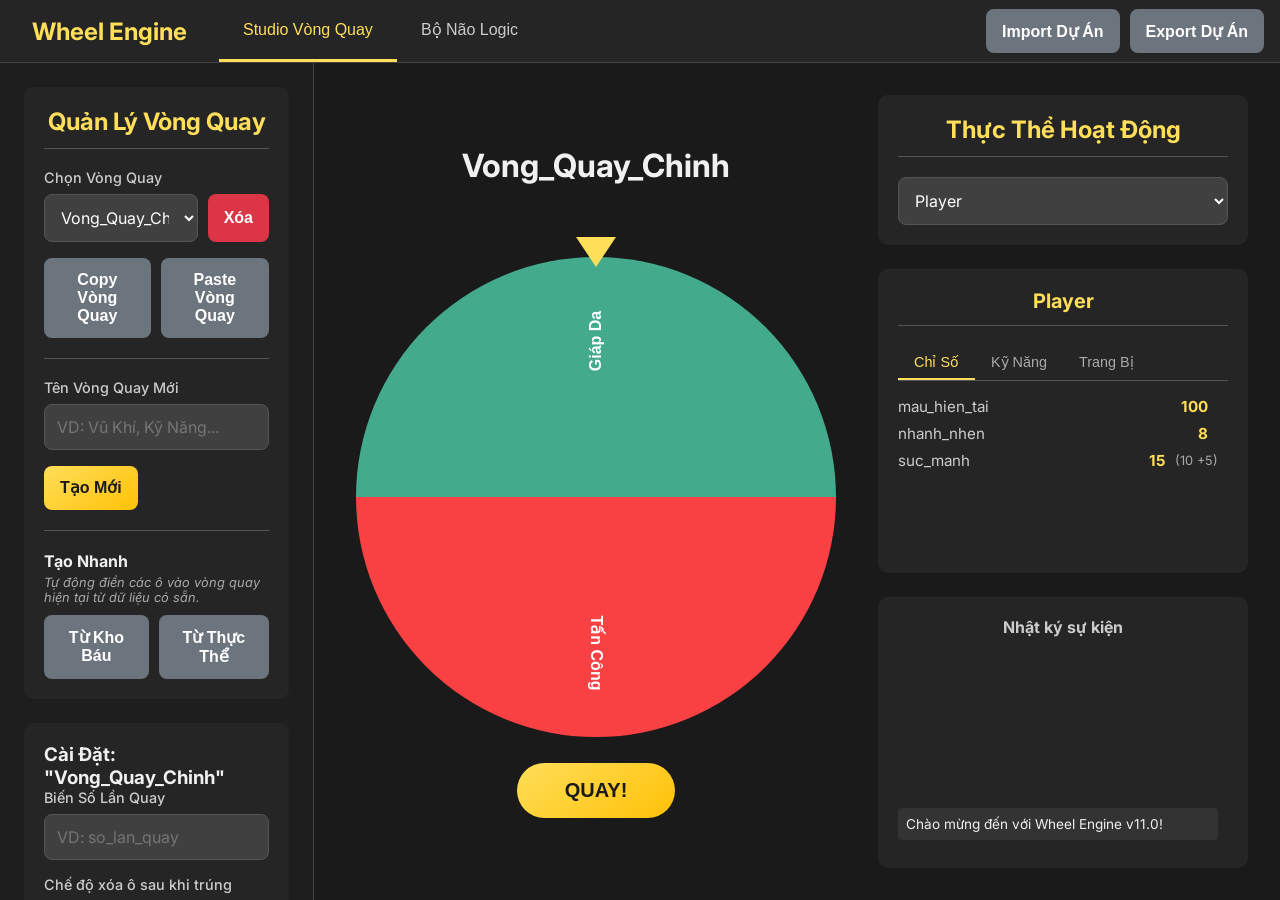
==== index.html @ c8fc52c6 "Version 0.9" ====
<!DOCTYPE html>
<html lang="vi">
<head>
    <meta charset="UTF-8">
    <meta name="viewport" content="width=device-width, initial-scale=1.0">
    <title>Wheel Engine - v11.0 (Kho Báu Phân Loại)</title>
    <link rel="stylesheet" href="style.css">
    <link rel="preconnect" href="https://fonts.googleapis.com">
    <link rel="preconnect" href="https://fonts.gstatic.com" crossorigin>
    <link href="https://fonts.googleapis.com/css2?family=Inter:wght@400;500;700&display=swap" rel="stylesheet">
    <script type="text/javascript" src="https://unpkg.com/vis-network/standalone/umd/vis-network.min.js"></script>
    <style type="text/css">
        #logic-map-container { width: 100%; height: 100%; background-color: #1a1a1a; border-radius: 10px; }
    </style>
</head>
<body>
    <div class="app-container">
        <header class="app-header">
            <h1>Wheel Engine</h1>
            <nav class="main-nav">
                <button class="nav-link active" data-page="wheel-studio">Studio Vòng Quay</button>
                <button class="nav-link" data-page="logic-brain">Bộ Não Logic</button>
            </nav>
            <div class="header-actions">
                <button id="import-btn" class="btn btn-secondary">Import Dự Án</button>
                <button id="export-btn" class="btn btn-secondary">Export Dự Án</button>
                <input type="file" id="import-file-input" accept=".json" style="display: none;">
            </div>
        </header>

        <main class="app-main">
            <!-- PAGE 1: WHEEL STUDIO -->
            <div id="wheel-studio-page" class="app-page active">
                <div class="creator-panel">
                    <div id="panel-overlay"></div>
                    <div class="panel-content-wrapper">
                         <div class="panel-section">
                            <h2>Quản Lý Vòng Quay</h2>
                            <div class="form-group">
                                <label for="wheel-selector">Chọn Vòng Quay</label>
                                <div style="display: flex; gap: 10px;">
                                    <select id="wheel-selector" style="flex-grow: 1;"></select>
                                    <button id="delete-wheel-btn" class="btn btn-danger" title="Xóa vòng quay">Xóa</button>
                                </div>
                            </div>
                            <div class="btn-container">
                                <button id="copy-wheel-btn" class="btn btn-secondary">Copy Vòng Quay</button>
                                <button id="paste-wheel-btn" class="btn btn-secondary" disabled>Paste Vòng Quay</button>
                            </div>
                            <hr>
                            <div class="form-group"><label for="new-wheel-name">Tên Vòng Quay Mới</label><input type="text" id="new-wheel-name" placeholder="VD: Vũ Khí, Kỹ Năng..."></div>
                            <button id="create-wheel-btn" class="btn btn-primary">Tạo Mới</button>
                            <hr>
                            <h4>Tạo Nhanh</h4>
                            <p class="form-hint">Tự động điền các ô vào vòng quay hiện tại từ dữ liệu có sẵn.</p>
                            <div class="btn-container">
                                <button id="generate-from-items-btn" class="btn btn-secondary">Từ Kho Báu</button>
                                <button id="generate-from-entities-btn" class="btn btn-secondary">Từ Thực Thể</button>
                            </div>
                        </div>
                        <div class="panel-section" id="wheel-settings-panel">
                             <h3 id="wheel-settings-title">Cài Đặt Vòng Quay</h3>
                            <div class="form-group"><label for="spin-count-variable">Biến Số Lần Quay</label><input type="text" id="spin-count-variable" list="variable-suggestions-settings" placeholder="VD: so_lan_quay"></div>
                            <div class="form-group">
                                <label for="segment-removal-mode">Chế độ xóa ô sau khi trúng</label>
                                <select id="segment-removal-mode">
                                    <option value="none">Không xóa</option>
                                    <option value="temporary">Xóa Tạm Thời (Trong chuỗi quay)</option>
                                    <option value="permanent">Xóa Vĩnh Viễn (Hủy diệt)</option>
                                </select>
                            </div>
                            <div class="form-group"><label for="default-link">Liên kết mặc định</label><select id="default-link"></select></div>
                             <hr>
                             <h4>Cài đặt Âm thanh</h4>
                             <div class="form-group">
                                 <label for="tick-sound-upload">File âm thanh "Tick"</label>
                                 <div class="file-input-group">
                                    <input type="file" id="tick-sound-upload" class="audio-upload-input" accept="audio/*">
                                    <button id="clear-tick-sound-btn" class="delete-btn">X</button>
                                 </div>
                             </div>
                        </div>
                        <div class="panel-section">
                            <h3 id="segment-editor-title">Chỉnh Sửa Ô</h3>
                             <div class="form-group"><label for="segment-text">Nội dung ô (Tên Phần Thưởng)</label><input type="text" id="segment-text" placeholder="VD: Giày Da, 10 Vàng..." list="item-suggestions"></div>
                             <div class="form-group"><label for="segment-description">Mô tả ẩn (Cốt truyện, giải thích)</label><textarea id="segment-description" rows="3" placeholder="Mô tả này sẽ hiện ra trong pop-up kết quả..."></textarea></div>
                            <div class="form-row">
                                <div class="form-group" style="flex-grow: 1;"><label for="segment-weight">Tỷ lệ (Trọng số)</label><input type="number" id="segment-weight" value="1" min="1"></div>
                                <div class="form-group"><label for="segment-color">Màu sắc</label><input type="color" id="segment-color" value="#8AC926"></div>
                            </div>
                            <div id="segment-action-panel">
                                <h4>Hành Động Kích Hoạt</h4>
                                 <div class="action-group">
                                    <div class="action-header">
                                        <input type="checkbox" id="action-executeMacro-enabled" class="custom-checkbox">
                                        <label for="action-executeMacro-enabled">Thực Thi Macro</label>
                                        <span class="action-summary"></span>
                                    </div>
                                    <div class="action-details" id="action-executeMacro-details">
                                        <select id="action-executeMacro-target"></select>
                                    </div>
                                </div>
                                <hr style="margin: 0.75rem 0;">
                                 <div class="action-group">
                                    <div class="action-header">
                                        <input type="checkbox" id="action-setVariable-enabled" class="custom-checkbox">
                                        <label for="action-setVariable-enabled">Gán Giá Trị cho Biến</label>
                                        <span class="action-summary"></span>
                                    </div>
                                    <div class="action-details" id="action-setVariable-details"><div id="set-variable-actions-container"></div><button id="add-set-variable-action-btn" class="btn btn-secondary btn-add-action">+ Thêm hành động</button></div>
                                </div>
                                 <div class="action-group">
                                    <div class="action-header">
                                        <input type="checkbox" id="action-setCollectionSlots-enabled" class="custom-checkbox">
                                        <label for="action-setCollectionSlots-enabled">Thiết Lập Số Lượng Ô</label>
                                        <span class="action-summary"></span>
                                    </div>
                                    <div class="action-details" id="action-setCollectionSlots-details">
                                        <div class="form-group">
                                            <label>Chọn Kho Chứa</label>
                                            <select id="action-setCollectionSlots-target"></select>
                                        </div>
                                        <div class="form-group">
                                            <label>Số lượng ô</label>
                                            <input type="text" id="action-setCollectionSlots-value" placeholder="VD: 5, so_luong_trang_bi, [RESULT]">
                                            <p class="form-hint">Dùng [RESULT] để lấy kết quả từ ô quay.</p>
                                        </div>
                                    </div>
                                </div>
                                <div class="action-group">
                                    <div class="action-header">
                                        <input type="checkbox" id="action-addToCollection-enabled" class="custom-checkbox">
                                        <label for="action-addToCollection-enabled">Thêm vào Ô Trống Kế Tiếp</label>
                                        <span class="action-summary"></span>
                                    </div>
                                    <div class="action-details" id="action-addToCollection-details">
                                        <div class="form-group">
                                            <label>Chọn Kho Chứa</label>
                                            <select id="action-addToCollection-target"></select>
                                            <p class="form-hint">Sẽ thêm kết quả của ô quay này vào ô trống đầu tiên của kho đã chọn.</p>
                                        </div>
                                    </div>
                                </div>
                                 <div class="action-group">
                                    <div class="action-header">
                                        <input type="checkbox" id="action-setItemInSlot-enabled" class="custom-checkbox">
                                        <label for="action-setItemInSlot-enabled">Gán/Xóa Vật Phẩm Vào Ô</label>
                                        <span class="action-summary"></span>
                                    </div>
                                    <div class="action-details" id="action-setItemInSlot-details">
                                        <div class="form-group"><label>Chọn Kho Chứa</label><select id="action-setItemInSlot-target"></select></div>
                                        <div class="form-group"><label>Vị trí ô</label><input type="text" id="action-setItemInSlot-slot" placeholder="VD: 1, [CURRENT] + 1..."></div>
                                        <div class="form-group"><label>Tên vật phẩm</label><input type="text" id="action-setItemInSlot-value" list="item-suggestions" placeholder="VD: Kiếm Sắt, [RESULT], [NONE]..."></div>
                                        <p class="form-hint">Dùng [CURRENT] để lấy số vật phẩm đang có.<br>Dùng [NONE] để xóa vật phẩm khỏi ô này.</p>
                                    </div>
                                </div>
                                 <div class="action-group">
                                    <div class="action-header">
                                        <input type="checkbox" id="action-removeRandomItem-enabled" class="custom-checkbox">
                                        <label for="action-removeRandomItem-enabled">Xóa Vật Phẩm Ngẫu Nhiên</label>
                                        <span class="action-summary"></span>
                                    </div>
                                    <div class="action-details" id="action-removeRandomItem-details">
                                        <div class="form-group"><label>Chọn Kho Chứa</label><select id="action-removeRandomItem-target"></select></div>
                                    </div>
                                </div>
                                <div class="action-group">
                                    <div class="action-header">
                                        <input type="checkbox" id="action-clearCollection-enabled" class="custom-checkbox">
                                        <label for="action-clearCollection-enabled">Xóa Sạch Kho Chứa</label>
                                        <span class="action-summary"></span>
                                    </div>
                                    <div class="action-details" id="action-clearCollection-details">
                                        <div class="form-group"><label>Chọn Kho Chứa</label><select id="action-clearCollection-target"></select></div>
                                    </div>
                                </div>
                                <div class="action-group">
                                    <div class="action-header">
                                        <input type="checkbox" id="action-goToWheel-enabled" class="custom-checkbox">
                                        <label for="action-goToWheel-enabled">Chuyển đến Vòng Quay</label>
                                        <span class="action-summary"></span>
                                    </div>
                                    <div class="action-details" id="action-goToWheel-details"><select id="action-target-wheel"></select></div>
                                </div>
                                 <div class="action-group">
                                    <div class="action-header">
                                        <input type="checkbox" id="action-playSound-enabled" class="custom-checkbox">
                                        <label for="action-playSound-enabled">Phát Âm thanh</label>
                                        <span class="action-summary"></span>
                                    </div>
                                    <div class="action-details" id="action-playSound-details">
                                        <div class="file-input-group">
                                            <input type="file" id="action-sound-upload" class="audio-upload-input" accept="audio/*">
                                            <button id="clear-action-sound-btn" class="delete-btn">X</button>
                                        </div>
                                    </div>
                                </div>
                                <div class="action-group">
                                    <div class="action-header">
                                        <input type="checkbox" id="action-conditional-enabled" class="custom-checkbox">
                                        <label for="action-conditional-enabled">Điều Kiện Quay Lại (Bảo Hiểm)</label>
                                        <span class="action-summary"></span>
                                    </div>
                                    <div class="action-details" id="action-conditional-details">
                                       <p class="condition-text">Nếu kết quả vòng quay sau là:</p>
                                       <div class="condition-row"><select id="condition-operator"><option value="<=">&lt;=</option><option value=">=">&gt;=</option><option value="==">==</option><option value="<">&lt;</option><option value=">">&gt;</option></select><input type="number" id="condition-value" value="3"></div>
                                       <p class="condition-text">thì được quay lại tối đa:</p>
                                       <div class="condition-row"><input type="number" id="condition-rerolls" value="1" min="1"><span>lần.</span></div>
                                    </div>
                                </div>
                            </div>
                            <div class="btn-container"><button id="copy-actions-btn" class="btn btn-secondary" title="Sao chép">Copy Hành Động</button><button id="paste-actions-btn" class="btn btn-secondary" title="Dán" disabled>Paste Hành Động</button></div>
                            <div class="btn-container"><button id="main-action-btn" class="btn btn-primary">Thêm Ô</button><button id="cancel-edit-btn" class="btn btn-secondary" style="display: none;">Hủy</button></div>
                            <h4 style="margin-top: 1.5rem;">Các ô hiện tại</h4>
                            <p id="total-weight-info"></p>
                            <ul id="segment-list"></ul>
                        </div>
                    </div>
                </div>
                <div class="viewer-panel">
                    <div class="wheel-display-area">
                        <h1 id="wheel-title"></h1>
                        <h3 id="spin-count-display"></h3>
                        <div class="wheel-container"><div class="wheel-marker"></div><canvas id="wheel-canvas" width="500" height="500"></canvas></div>
                        <div class="viewer-actions">
                            <button id="spin-button" class="btn btn-primary">QUAY!</button>
                            <button id="reset-spin-btn" class="btn btn-danger">Dừng & Hoàn Tác</button>
                        </div>
                    </div>
                    <div class="viewer-sidebar">
                        <div class="panel-section" id="entity-selector-panel">
                             <h2>Thực Thể Hoạt Động</h2>
                             <div class="form-group" id="active-entity-container">
                                <select id="active-entity-selector">
                                    <option value="none">-- Không có --</option>
                                </select>
                            </div>
                        </div>
                        <div class="panel-section" id="character-sheet-panel">
                            <h2 id="sidebar-title">Thông Tin</h2>
                            <nav id="sidebar-nav">
                                <button class="sidebar-tab-btn active" data-tab="stats-tab">Chỉ Số</button>
                                <!-- Dynamic tabs will be inserted here -->
                            </nav>
                            <div id="sidebar-tab-content">
                                <div id="stats-tab" class="sidebar-tab active">
                                    <div id="entity-stats-display"></div>
                                </div>
                                <!-- Dynamic tab contents will be inserted here -->
                            </div>
                        </div>
                        <div class="panel-section" id="log-panel">
                            <h3 class="log-title">Nhật ký sự kiện</h3>
                            <ul id="game-log"></ul>
                        </div>
                    </div>
                </div>
            </div>

            <!-- PAGE 2: LOGIC BRAIN -->
            <div id="logic-brain-page" class="app-page">
                <nav class="logic-sub-nav">
                    <button class="sub-nav-link active" data-subpage="templates-rules">Mẫu & Logic</button>
                    <button class="sub-nav-link" data-subpage="entities">Quản Lý Thực Thể</button>
                    <button class="sub-nav-link" data-subpage="item-database">Kho Báu (Vật Phẩm)</button>
                    <button class="sub-nav-link" data-subpage="logic-map">Sơ Đồ Logic</button>
                </nav>
                <div id="templates-rules-subpage" class="logic-sub-page active">
                    <div class="logic-sidebar">
                        <div class="panel-section">
                            <h2>Biến Mẫu (Template)</h2>
                            <p class="form-hint">Cấu trúc biến mặc định cho mọi Thực Thể mới.</p>
                            <div id="variable-template-list"></div>
                            <hr>
                            <div class="form-group">
                                <label for="new-variable-name">Tên biến mới</label>
                                <input type="text" id="new-variable-name" placeholder="VD: vu_khi, kinh_nghiem...">
                            </div>
                            <div class="form-group">
                                <label for="new-variable-value">Giá trị Gốc (Base)</label>
                                <input type="text" id="new-variable-value" value="0">
                            </div>
                            <div class="form-group">
                                <label for="new-variable-icon-upload">Icon (Tùy chọn)</label>
                                <input type="file" id="new-variable-icon-upload" class="image-upload-input" accept="image/*">
                            </div>
                            <button id="add-variable-btn" class="btn btn-primary">Thêm Biến Mẫu</button>
                        </div>
                         <div class="panel-section">
                            <h2>Kho Chứa Mẫu</h2>
                            <p class="form-hint">Định nghĩa các loại trang bị, kỹ năng, vật phẩm...</p>
                            <ul id="collection-template-list"></ul>
                            <hr>
                            <div class="form-group">
                                <label for="new-collection-name">Tên Kho Chứa mới</label>
                                <input type="text" id="new-collection-name" placeholder="VD: Trang Bị, Kỹ Năng, Pets...">
                            </div>
                            <button id="add-collection-btn" class="btn btn-primary">Thêm Kho Chứa</button>
                        </div>
                        <div class="panel-section">
                            <h2>Chuỗi Hành Động (Macro)</h2>
                            <ul id="macros-list"></ul>
                            <hr>
                            <button id="add-macro-btn" class="btn btn-primary">Thêm Macro Mới</button>
                        </div>
                        <div class="panel-section">
                            <h2>Biến Tính Toán</h2>
                            <ul id="computed-variables-list"></ul>
                            <hr>
                            <button id="add-computed-variable-btn" class="btn btn-primary">Thêm Biến Tính Toán</button>
                        </div>
                        <div class="panel-section">
                            <h2>Luật Điều Kiện</h2>
                            <ul id="rules-list"></ul>
                            <hr>
                            <button id="add-rule-btn" class="btn btn-primary">Thêm Luật Mới</button>
                        </div>
                    </div>
                    <div id="logic-editor" class="panel-section">
                        <div id="macro-editor-content" style="display: none;">
                            <h2 id="macro-editor-title">Chỉnh Sửa Macro</h2>
                            <div class="form-group">
                                <label for="macro-name-input">Tên Macro</label>
                                <input type="text" id="macro-name-input" placeholder="VD: Trang Bị Cho Thief">
                            </div>
                            <div class="rule-block">
                                <h3 class="rule-block-title">THỰC HIỆN CÁC HÀNH ĐỘNG</h3>
                                <div id="macro-actions-container"></div>
                                <button id="add-macro-action-btn" class="btn btn-secondary btn-add-action">+ Thêm hành động</button>
                            </div>
                        </div>
                        <div id="computed-variable-editor-content" style="display: none;">
                            <h2 id="computed-variable-editor-title">Chỉnh Sửa Biến Tính Toán</h2>
                            <div class="form-group"> <label>Công thức</label> <input type="text" id="computed-variable-formula" placeholder="VD: suc_manh_base + nhanh_nhen_base"></div>
                        </div>
                        <div id="rule-editor-content" style="display: none;">
                            <h2 id="rule-editor-title">Chỉnh Sửa Luật</h2>
                            <div class="form-group"><label for="rule-name-input">Tên Luật</label><input type="text" id="rule-name-input" placeholder="VD: Tăng Chí Mạng Khi Máu Thấp"></div>
                            <div id="rule-blocks-container"></div>
                            <div class="btn-container">
                                <button id="add-rule-if-else-btn" class="btn btn-secondary">+ Thêm khối NẾU...THÌ (ELSE IF)</button>
                                <button id="add-rule-else-btn" class="btn btn-secondary">+ Thêm khối NGƯỢC LẠI (ELSE)</button>
                            </div>
                        </div>
                        <p id="logic-editor-placeholder">Chọn một mục từ cột trái để chỉnh sửa.</p>
                    </div>
                </div>
                <div id="entities-subpage" class="logic-sub-page">
                    <div class="logic-sidebar">
                        <div class="panel-section">
                            <h2>Danh sách Thực Thể</h2>
                            <ul id="entity-list"></ul>
                            <hr>
                            <div class="form-row">
                                <input type="text" id="new-entity-name" placeholder="Tên thực thể mới...">
                                <button id="add-entity-btn" class="btn btn-primary">Thêm</button>
                            </div>
                            <hr>
                            <div class="form-group">
                                <label>Giao Dịch Dữ Liệu Thực Thể</label>
                                <div class="btn-container" style="margin-top: 0;">
                                    <button id="import-entities-btn" class="btn btn-secondary">Import (.json)</button>
                                    <button id="export-entities-btn" class="btn btn-secondary">Export (.json)</button>
                                    <input type="file" id="import-entities-input" accept=".json" style="display: none;">
                                </div>
                            </div>
                        </div>
                    </div>
                    <div id="entity-editor" class="panel-section">
                        <div id="entity-editor-content" style="display: none;">
                             <h2 id="entity-editor-title">Chỉnh sửa Thực Thể</h2>
                            <div class="form-group">
                                <label>Avatar</label>
                                <div class="image-preview-container avatar-preview">
                                    <img id="entity-avatar-preview" src="" class="image-preview" alt="Avatar Preview">
                                    <button id="clear-entity-avatar-btn" class="delete-btn" style="display: none;">X</button>
                                </div>
                                <input type="file" id="entity-avatar-upload" accept="image/*" class="image-upload-input">
                            </div>
                             <div class="form-group">
                                 <label for="entity-name-input">Tên Thực Thể</label>
                                 <input type="text" id="entity-name-input">
                             </div>
                             <hr>
                             <h3>Các biến số</h3>
                             <div id="entity-variables-list"></div>
                             <hr>
                             <h3>Các Kho Chứa</h3>
                             <div id="entity-collections-list"></div>
                        </div>
                        <p id="entity-editor-placeholder">Chọn một thực thể từ cột trái để chỉnh sửa.</p>
                    </div>
                </div>
                <div id="item-database-subpage" class="logic-sub-page">
                    <div class="logic-sidebar">
                        <div class="panel-section">
                            <h2>Kho Báu</h2>
                            <p class="form-hint">Nơi định nghĩa tất cả vật phẩm trong dự án.</p>
                            <div id="item-database-list-container"></div>
                        </div>
                    </div>
                    <div id="item-editor" class="panel-section">
                        <div id="item-editor-content" style="display: none;">
                             <h2 id="item-editor-title">Chỉnh sửa Vật Phẩm</h2>
                             <div class="form-group">
                                 <label for="item-category-select">Danh Mục</label>
                                 <select id="item-category-select"></select>
                             </div>
                            <div class="form-group">
                                <label>Icon</label>
                                <div class="image-preview-container avatar-preview">
                                    <img id="item-icon-preview" src="" class="image-preview" alt="Item Icon Preview">
                                    <button id="clear-item-icon-btn" class="delete-btn" style="display: none;">X</button>
                                </div>
                                <input type="file" id="item-icon-upload" accept="image/*" class="image-upload-input">
                            </div>
                             <div class="form-group">
                                 <label for="item-name-input">Tên Vật Phẩm</label>
                                 <input type="text" id="item-name-input">
                             </div>
                             <div class="form-group">
                                <label for="item-description-input">Mô tả</label>
                                <textarea id="item-description-input" rows="3"></textarea>
                            </div>
                             <hr>
                             <h3>Hiệu Ứng Cộng Chỉ Số</h3>
                             <div id="item-effects-container"></div>
                             <button id="add-item-effect-btn" class="btn btn-secondary btn-add-action">+ Thêm Hiệu Ứng</button>
                        </div>
                        <p id="item-editor-placeholder">Chọn một vật phẩm từ cột trái để chỉnh sửa.</p>
                    </div>
                </div>
                <div id="logic-map-subpage" class="logic-sub-page">
                    <div id="logic-map-container"></div>
                </div>
            </div>
        </main>
    </div>

    <div id="notification-toast"></div>

    <div id="result-modal" class="modal-container">
        <div class="modal-content">
            <h2 id="result-title"></h2>
            <p id="result-description"></p>
            <button id="close-modal-button" class="btn btn-primary">OK</button>
        </div>
    </div>
    
    <div id="item-info-modal" class="modal-container">
        <div class="modal-content">
            <div class="item-info-header">
                <img id="item-info-icon" src="" alt="Item Icon">
                <h2 id="item-info-title"></h2>
            </div>
            <p id="item-info-description"></p>
            <button id="close-item-info-modal-button" class="btn btn-primary">OK</button>
        </div>
    </div>

    <div id="confirmation-modal" class="modal-container"></div>

    <datalist id="variable-suggestions-settings"></datalist>
    <datalist id="variable-suggestions-action"></datalist>
    <datalist id="item-suggestions"></datalist>
    <script src="script.js"></script>
</body>
</html>
---- style.css ----
/* CSS Reset and Basic Styles */
* { margin: 0; padding: 0; box-sizing: border-box; }
body { font-family: 'Inter', sans-serif; background-color: #1a1a1a; color: #f0f0f0; display: flex; height: 100vh; overflow: hidden; }
hr { border: 0; border-top: 1px solid #555; margin: 1.25rem 0; }
::-webkit-scrollbar { width: 8px; }
::-webkit-scrollbar-track { background: #2c2c2e; border-radius: 4px; }
::-webkit-scrollbar-thumb { background: #666; border-radius: 4px; }
::-webkit-scrollbar-thumb:hover { background: #888; }

/* --- App Architecture --- */
.app-container { display: flex; flex-direction: column; width: 100%; height: 100%; }
.app-header { display: flex; align-items: center; padding: 0 1rem 0 2rem; background-color: #252526; border-bottom: 1px solid #444; flex-shrink: 0; position: relative; z-index: 10; }
.app-header h1 { font-size: 1.5rem; color: #ffde59; margin-right: 2rem; }
.main-nav { display: flex; flex-grow: 1; }
.nav-link { padding: 1.25rem 1.5rem; background-color: transparent; border: none; color: #ccc; font-size: 1rem; font-weight: 500; cursor: pointer; transition: all 0.2s; border-bottom: 3px solid transparent; }
.nav-link:hover { background-color: #333; }
.nav-link.active { color: #ffde59; border-bottom: 3px solid #ffde59; }
.header-actions { display: flex; gap: 10px; }
.app-main { flex-grow: 1; display: flex; overflow: hidden; }
.app-page { display: none; width: 100%; height: 100%; }
.app-page.active { display: flex; }

/* --- Page 1: Wheel Studio Layout --- */
#wheel-studio-page { flex-direction: row; }
.creator-panel { width: 450px; background-color: #1e1e1e; display: flex; flex-direction: column; position: relative; border-right: 1px solid #444; }
.panel-content-wrapper { padding: 1.5rem; overflow-y: auto; flex-grow: 1; display: flex; flex-direction: column; gap: 1.5rem; }

.viewer-panel { flex-grow: 1; display: flex; flex-direction: row; justify-content: center; align-items: center; gap: 2rem; padding: 2rem; }
.wheel-display-area { flex-grow: 1; display: flex; flex-direction: column; justify-content: center; align-items: center; gap: 1rem; }
.viewer-sidebar {
    width: 380px;
    height: 100%;
    display: flex;
    flex-direction: column;
    gap: 1.5rem;
    overflow-y: auto;
    padding-right: 10px;
}
.viewer-sidebar .panel-section { width: 100%; }
#active-entity-container { margin-bottom: 0; }
#active-entity-container label { display: none; }

#entity-selector-panel {
    flex-shrink: 0;
}

#character-sheet-panel {
    display: flex;
    flex-direction: column;
    flex-grow: 1;
    overflow: hidden;
    min-height: 300px; /* Give it a minimum height */
    flex-basis: 55%;
}
#sidebar-title { text-align: center; color: #ffde59; margin-bottom: 1.25rem; padding-bottom: 0.75rem; border-bottom: 1px solid #555; font-size: 1.25rem; }

#sidebar-nav { display: flex; border-bottom: 1px solid #555; margin-bottom: 1rem; flex-shrink: 0; flex-wrap: wrap; }
.sidebar-tab-btn { padding: 0.5rem 1rem; background: transparent; border: none; color: #aaa; font-size: 0.9rem; cursor: pointer; border-bottom: 2px solid transparent; }
.sidebar-tab-btn.active { color: #ffde59; border-bottom-color: #ffde59; }

#sidebar-tab-content { flex-grow: 1; overflow: hidden; position: relative; }
.sidebar-tab { display: none; height: 100%; flex-direction: column; overflow: hidden; }
.sidebar-tab.active { display: flex; }

#stats-tab { overflow-y: auto; padding-right: 10px; }
.collection-tab-content { overflow-y: auto; padding-right: 10px; }

#entity-stats-display { display: flex; flex-direction: column; gap: 0.5rem; font-size: 0.95rem; flex-shrink: 0; }
.stat-item { display: grid; grid-template-columns: auto 1fr auto; gap: 10px; align-items: center; }
.stat-item-name { color: #ccc; white-space: nowrap; overflow: hidden; text-overflow: ellipsis; }
.stat-item-value { font-weight: bold; color: #ffde59; text-align: right; }
.stat-item-details { font-size: 0.8rem; color: #aaa; grid-column: 3 / 4; justify-self: end; }
.stat-item-icon { width: 24px; height: 24px; object-fit: contain; }

#log-panel {
    flex-shrink: 0;
    flex-grow: 1;
    flex-basis: 35%; /* Give it a decent base size */
    min-height: 200px;
    display: flex;
    flex-direction: column;
    overflow: hidden;
}

.log-title { font-size: 1rem; color: #ccc; margin-bottom: 0.75rem; text-align: center; flex-shrink: 0; }
#game-log { list-style: none; flex-grow: 1; overflow-y: auto; padding-right: 10px; display: flex; flex-direction: column-reverse; }
#game-log li { background-color: #333; padding: 0.5rem; border-radius: 4px; margin-bottom: 0.5rem; font-size: 0.85rem; }
#game-log .log-highlight { color: #ffde59; font-weight: bold; }

/* Equipment/Collection Display */
.entity-collection-display { display: flex; flex-direction: column; gap: 0.5rem; }
.collection-slot {
    display: grid;
    grid-template-columns: 32px 1fr;
    gap: 10px;
    align-items: center;
    background-color: #333;
    padding: 0.5rem;
    border-radius: 4px;
    transition: background-color 0.2s;
}
.collection-slot:not(.empty) {
    cursor: pointer;
}
.collection-slot:not(.empty):hover {
    background-color: #444;
}
.slot-item-icon {
    width: 32px;
    height: 32px;
    object-fit: contain;
    background-color: #252526;
    border-radius: 4px;
}
.collection-slot .slot-item-name {
    color: #f0f0f0;
    font-weight: 500;
}
.collection-slot .slot-item-name.empty {
    color: #888;
    font-style: italic;
    grid-column: 1 / 3;
    text-align: center;
}


#panel-overlay { display: none; position: absolute; top: 0; left: 0; width: 100%; height: 100%; background-color: rgba(0, 0, 0, 0.5); z-index: 100; cursor: not-allowed; }
#wheel-title { margin-bottom: 0.5rem; }

/* --- Page 2: Logic Brain Layout --- */
#logic-brain-page { flex-direction: column; }
.logic-sub-nav { display: flex; padding: 0 1.5rem; border-bottom: 1px solid #444; flex-shrink: 0;}
.sub-nav-link { padding: 0.75rem 1rem; font-size: 0.9rem; font-weight: 500; background: transparent; border: none; color: #aaa; cursor: pointer; border-bottom: 2px solid transparent; }
.sub-nav-link.active { color: #ffde59; border-bottom-color: #ffde59; }

.logic-sub-page { display: none; gap: 1.5rem; padding: 1.5rem; height: 100%; width: 100%; overflow: hidden; }
.logic-sub-page.active { display: grid; grid-template-columns: 500px 1fr; }
#logic-map-subpage { display: none; padding: 1.5rem; height: 100%; width: 100%; }
#logic-map-subpage.active { display: block; }

.logic-sidebar { display: flex; flex-direction: column; gap: 1.5rem; overflow-y: auto; padding-right: 15px; }
#logic-editor, #entity-editor, #item-editor { overflow-y: auto; }
#logic-editor-placeholder, #entity-editor-placeholder, #item-editor-placeholder { color: #888; text-align: center; margin-top: 4rem; }

/* Entity Editor Collections */
#entity-collections-list .collection-editor-group {
    margin-bottom: 1.5rem;
}
#entity-collections-list h4 {
    color: #ccc;
    margin-bottom: 0.75rem;
    border-bottom: 1px solid #555;
    padding-bottom: 0.5rem;
}
.collection-editor-slot {
    display: flex;
    align-items: center;
    gap: 10px;
    margin-bottom: 5px;
}
.collection-editor-slot label {
    color: #888;
    font-size: 0.9rem;
}
.collection-editor-slot input {
    flex-grow: 1;
    font-size: 0.9rem;
    padding: 0.5rem;
}


/* --- General Panel & Form Styles --- */
.panel-section { background-color: #252526; border-radius: 10px; padding: 1.25rem; }
.panel-section > h2 { text-align: center; color: #ffde59; margin-bottom: 1.25rem; padding-bottom: 0.75rem; border-bottom: 1px solid #555; }
.form-group { display: flex; flex-direction: column; gap: 0.5rem; margin-bottom: 1rem; }
.form-group label { font-weight: 500; font-size: 0.9rem; color: #ccc; }
input[type="text"], input[type="number"], select, textarea { width: 100%; padding: 0.75rem; border-radius: 8px; border: 1px solid #555; background-color: #404040; color: #fff; font-size: 1rem; font-family: 'Inter', sans-serif; }
textarea { resize: vertical; }
input[type="color"] { padding: 0.25rem; height: 40px; border: 2px solid #555; }
.form-row { display: flex; gap: 10px; }
.btn { padding: 0.8rem 1rem; font-size: 1rem; font-weight: 700; border: none; border-radius: 8px; cursor: pointer; transition: all 0.2s ease; }
.btn-primary { background: linear-gradient(145deg, #ffde59, #ffc107); color: #1a1a1a; }
.btn-secondary { background-color: #6c757d; color: #fff; }
.btn-danger { background-color: #dc3545; color: #fff; }
.btn-sm { padding: 0.25rem 0.5rem; font-size: 0.8rem; }
.btn-container { display: flex; gap: 10px; margin-top: 10px; }
.checkbox-group { display: flex; flex-direction: row; align-items: center; gap: 10px; user-select: none; margin: 0.5rem 0; }
.checkbox-group label { cursor: pointer; }

/* --- Image & Audio Upload Styles --- */
.audio-upload-input, .image-upload-input { display: block; width: 100%; font-size: 0.9rem; }
.file-input-group { display: flex; align-items: center; gap: 10px; }
.file-input-group input { flex-grow: 1; }
.image-preview-container { position: relative; width: 40px; height: 40px; background-color: #404040; border-radius: 8px; border: 1px dashed #888; flex-shrink: 0; }
.image-preview { width: 100%; height: 100%; object-fit: cover; border-radius: 8px; }
.avatar-preview { width: 80px; height: 80px; object-fit: contain; }
.image-preview-container .delete-btn { position: absolute; top: -8px; right: -8px; z-index: 2; }

/* --- General List Styles --- */
#segment-list, #rules-list, #macros-list, #variable-template-list, #collection-template-list, #computed-variables-list, #entity-list { list-style: none; margin: 1rem 0 0 0; padding: 0; display: flex; flex-direction: column; gap: 0.5rem; }
#item-database-list-container .list-item { list-style: none; }
.list-item { background-color: #404040; padding: 0.75rem; border-radius: 6px; display: flex; align-items: center; font-size: 0.95rem; cursor: pointer; }
.list-item:hover { background-color: #505050; }
.list-item.editing { background-color: #ffde59; color: #1a1a1a; font-weight: bold; }
.list-item.editing .delete-btn { background-color: #1a1a1a; color: #ffde59; }

/* New Macro Editor Action Row */
.macro-action-row {
    background-color: #333;
    border: 1px solid #555;
    border-radius: 8px;
    padding: 1rem;
    margin-bottom: 0.75rem;
    position: relative;
    display: flex;
    flex-direction: column;
    gap: 1rem;
}
.macro-action-row .action-fields-container > div {
    display: none; /* Hide all field sets by default */
    flex-direction: column;
    gap: 1rem;
}
.macro-action-row .action-fields-container > div.active {
    display: flex; /* Show only the active one */
}
.macro-action-row .action-fields-container .form-group {
    margin-bottom: 0;
}
.macro-action-row .action-fields-container .form-row {
    display: grid;
    grid-template-columns: 1fr 1fr;
    gap: 10px;
}


.variable-item { display: flex; align-items: center; gap: 10px; cursor: default; }
.variable-name-group { display: flex; align-items: center; gap: 8px; flex-grow: 1; overflow: hidden; }
.variable-name-group strong { white-space: nowrap; }
.variable-item .variable-inputs { margin-left: auto; display: flex; gap: 5px; flex-shrink: 0; }
.variable-item input[type="text"] { width: 80px; text-align: center; }
.variable-inputs div { display: flex; flex-direction: column; align-items: center; }
.variable-inputs label { font-size: 0.7rem; color: #aaa; margin-bottom: 2px; }

.delete-btn { background: #e7706f; color: white; border: none; border-radius: 4px; width: 24px; height: 24px; cursor: pointer; font-weight: bold; flex-shrink: 0; margin-left: 10px; }
.item-info { flex-grow: 1; pointer-events: none; white-space: nowrap; overflow: hidden; text-overflow: ellipsis; }
.color-box { width: 20px; height: 20px; border-radius: 4px; flex-shrink: 0; margin-right: 10px; border: 1px solid #888;}
#total-weight-info { font-size: 0.9rem; color: #aaa; text-align: center; margin-top: 1rem; }
.segment-weight { margin-left: auto; font-weight: 500; color: #ccc; padding: 0 10px;}
#entity-variables-list .variable-item { display: grid; grid-template-columns: 1fr auto; }
#entity-variables-list .variable-inputs div { width: 100%; }


/* Wheel specific styles */
.wheel-container { position: relative; width: 500px; height: 500px; }
.wheel-marker { position: absolute; top: -10px; left: 50%; transform: translateX(-50%); width: 0; height: 0; border-left: 20px solid transparent; border-right: 20px solid transparent; border-top: 30px solid #ffde59; z-index: 10; }
#wheel-canvas { width: 100%; height: 100%; }
.viewer-actions { display: flex; align-items: center; gap: 1rem; }
#spin-button { width: auto; padding: 1rem 3rem; font-size: 1.25rem; border-radius: 50px; }
#reset-spin-btn { display: none; }
.wheel-display-area.is-spinning #spin-button { display: none; }
.wheel-display-area.is-spinning #reset-spin-btn { display: inline-block; }
#spin-count-display { color: #ffde59; font-size: 1.2rem; font-weight: 500; min-height: 22px; }

/* Rule Editor & Action Styles */
.action-group { background-color: #2c2c2e; border-radius: 8px; padding: 0.75rem; margin-top: 0.75rem; border: 1px solid #444; }
.custom-checkbox { display: none; }
.action-header { display: flex; align-items: center; width: 100%; }
.action-header label { cursor: pointer; width: auto; flex-shrink: 0; }
.action-summary { color: #aaa; font-size: 0.85rem; font-style: italic; margin-left: 1rem; white-space: nowrap; overflow: hidden; text-overflow: ellipsis; }
.checkbox-group label::before, .action-header label::before { content: ''; display: inline-block; width: 18px; height: 18px; border: 2px solid #888; background-color: #404040; border-radius: 4px; margin-right: 10px; transition: all 0.2s; flex-shrink: 0; vertical-align: middle; }
.custom-checkbox:checked + label::before { background-color: #ffde59; border-color: #ffc107; background-image: url("data:image/svg+xml,%3csvg xmlns='http://www.w3.org/2000/svg' viewBox='0 0 8'\%3e%3cpath fill='%231a1a1a' d='M6.564.75l-3.59 3.592-1.538-1.55L0 4.25l2.974 2.99L8 2.193z'/%3e%3c/svg%3e"); background-position: center; background-repeat: no-repeat; }
.action-details { display: none; margin-top: 0.75rem; padding-top: 0.75rem; border-top: 1px solid #444; flex-direction: column; gap: 0.75rem; }
.set-variable-action-row { background-color: #333; border: 1px solid #555; border-radius: 8px; padding: 1rem; margin-bottom: 0.75rem; position: relative; display: flex; flex-direction: column; gap: 1rem; }
.set-variable-action-row .form-row { display: grid; grid-template-columns: 1fr 1fr; gap: 10px; }
.set-variable-action-row .form-group { margin-bottom: 0; }
.btn-delete-action { position: absolute; top: 8px; right: 8px; width: 22px; height: 22px; border-radius: 50%; background-color: #dc3545; color: white; border: none; cursor: pointer; font-weight: bold; }
.btn-add-action { width: 100%; padding: 0.5rem; font-size: 0.9rem; background-color: #555; }
.rule-condition-row { display: grid; grid-template-columns: 1fr auto auto 1fr; gap: 10px; align-items: flex-start; }
.rule-condition-row select { width: 100px; align-self: center; }
.form-hint { font-size: 0.8rem; color: #aaa; margin-top: 4px; font-style: italic; }

/* Item Editor Specifics */
.item-category-header {
    display: flex;
    justify-content: space-between;
    align-items: center;
    margin-top: 1.5rem;
    margin-bottom: 0.75rem;
    padding-bottom: 0.5rem;
    border-bottom: 1px solid #555;
}
.item-category-header:first-child {
    margin-top: 0;
}
.item-category-header h4 {
    color: #ccc;
    margin: 0;
}
#item-database-list-container ul {
    list-style: none;
    padding: 0;
    margin: 0 0 1rem 0;
    display: flex;
    flex-direction: column;
    gap: 0.5rem;
}

#item-effects-container { display: flex; flex-direction: column; gap: 0.75rem; }
.item-effect-row {
    display: grid;
    grid-template-columns: 1fr 80px 1fr auto;
    gap: 10px;
    align-items: center;
    background-color: #333;
    padding: 0.75rem;
    border-radius: 6px;
}
.item-effect-row select, .item-effect-row input {
    padding: 0.5rem;
    font-size: 0.9rem;
}


/* Modals & Notifications */
.modal-container {
    display: none;
    position: fixed;
    top: 0;
    left: 0;
    width: 100%;
    height: 100%;
    background-color: rgba(0, 0, 0, 0.7);
    justify-content: center;
    align-items: center;
    z-index: 1000;
}
.modal-content { background-color: #2c2c2e; padding: 40px; border-radius: 15px; text-align: center; max-width: 500px; border: 1px solid #555; }
#result-modal .modal-content h2 { color: #ffde59; margin-bottom: 15px; font-size: 1.8rem; }
#result-modal .modal-content p { font-size: 1.1rem; color: #ddd; line-height: 1.6; margin-top: 10px; }

#item-info-modal .modal-content { text-align: left; }
.item-info-header { display: flex; align-items: center; gap: 15px; margin-bottom: 15px; padding-bottom: 15px; border-bottom: 1px solid #555; }
#item-info-icon { width: 60px; height: 60px; object-fit: contain; background-color: #1a1a1a; border-radius: 8px; flex-shrink: 0; border: 1px solid #444; }
#item-info-title { color: #ffde59; font-size: 1.5rem; }
#item-info-description { font-size: 1rem; color: #ddd; line-height: 1.6; margin-bottom: 25px; white-space: pre-wrap; max-height: 300px; overflow-y: auto; }

#notification-toast { position: fixed; bottom: -100px; left: 50%; transform: translateX(-50%); background-color: #252526; color: #ffde59; padding: 1rem 2rem; border-radius: 8px; border: 1px solid #ffde59; z-index: 2000; transition: bottom 0.5s ease; }
#notification-toast.show { bottom: 20px; }

/* ADDED STYLES FOR ADVANCED RULES */
.rule-block-wrapper { position: relative; padding-left: 20px; }
.rule-block { background-color: #1e1e1e; border: 1px solid #444; border-radius: 8px; padding: 1rem; margin-bottom: 1.5rem; }
.rule-block-header { display: flex; align-items: center; justify-content: space-between; margin-bottom: 1rem; }
.rule-block-title { color: #ccc; text-align: left; border: none; padding: 0; font-size: 1.1rem; }
.rule-block-header .btn-sm { flex-shrink: 0; }
.rule-block-wrapper::before { content: ''; position: absolute; left: 8px; top: 0; bottom: 0; width: 2px; background-color: #555; }
.rule-block-wrapper:first-child::before { top: 20px; }
.rule-block-wrapper:last-child::before { bottom: calc(100% - 20px); }
.rule-block-title::before { content: ''; display: inline-block; width: 12px; height: 12px; border-radius: 50%; background-color: #555; border: 2px solid #1a1a1a; position: absolute; left: 2px; top: 8px; }
.rule-actions-container, .rule-conditions-container { display: flex; flex-direction: column; gap: 0.75rem; }
.invert-fields { display: none; }
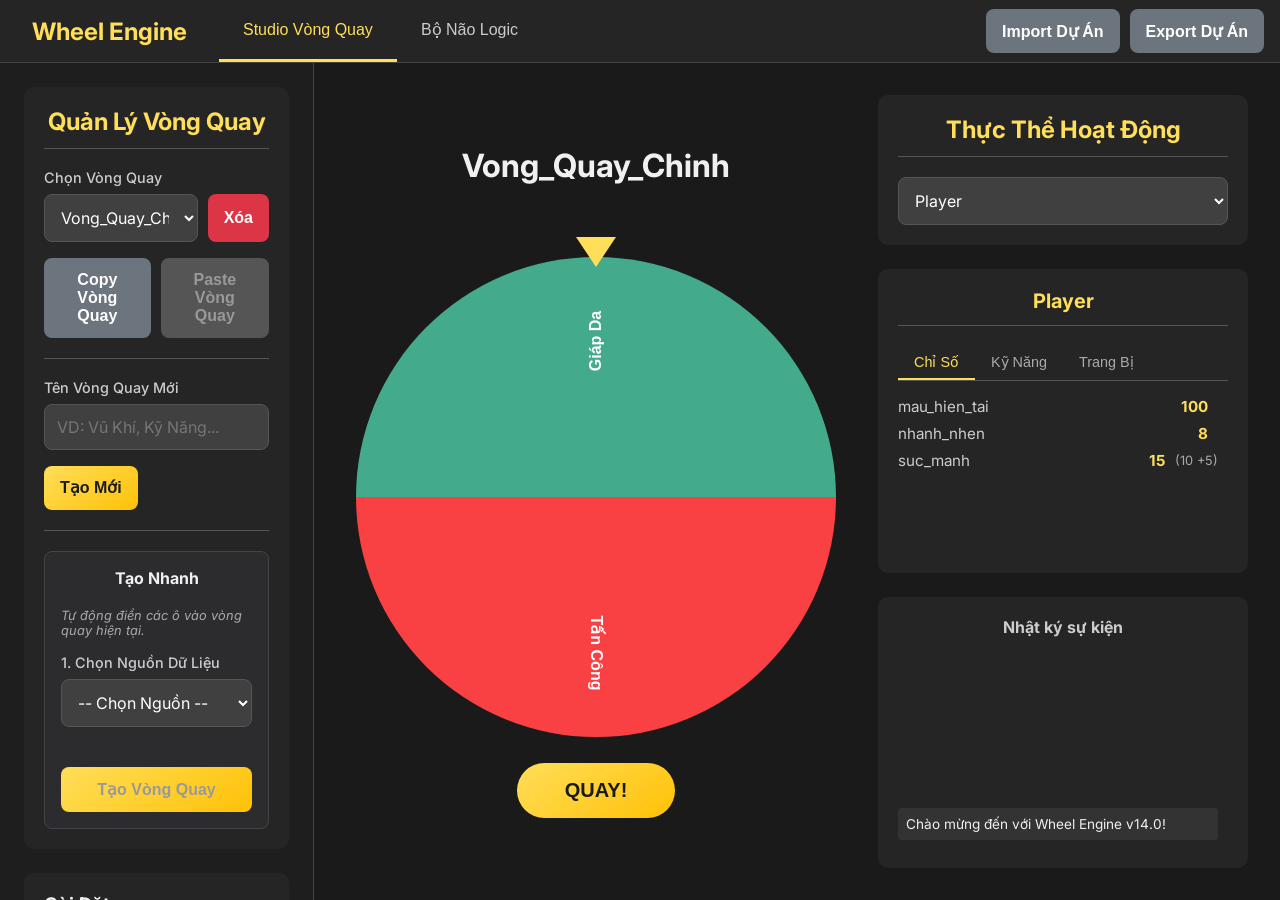
==== commit 5bf9f1b6: "Version 0.9.1" ====
--- a/index.html
+++ b/index.html
@@ -3,7 +3,7 @@
 <head>
     <meta charset="UTF-8">
     <meta name="viewport" content="width=device-width, initial-scale=1.0">
-    <title>Wheel Engine - v11.0 (Kho Báu Phân Loại)</title>
+    <title>Wheel Engine - v14.0 (Tag Manager)</title>
     <link rel="stylesheet" href="style.css">
     <link rel="preconnect" href="https://fonts.googleapis.com">
     <link rel="preconnect" href="https://fonts.gstatic.com" crossorigin>
@@ -51,11 +51,45 @@
                             <div class="form-group"><label for="new-wheel-name">Tên Vòng Quay Mới</label><input type="text" id="new-wheel-name" placeholder="VD: Vũ Khí, Kỹ Năng..."></div>
                             <button id="create-wheel-btn" class="btn btn-primary">Tạo Mới</button>
                             <hr>
-                            <h4>Tạo Nhanh</h4>
-                            <p class="form-hint">Tự động điền các ô vào vòng quay hiện tại từ dữ liệu có sẵn.</p>
-                            <div class="btn-container">
-                                <button id="generate-from-items-btn" class="btn btn-secondary">Từ Kho Báu</button>
-                                <button id="generate-from-entities-btn" class="btn btn-secondary">Từ Thực Thể</button>
+                            <div id="quick-generate-panel">
+                                <h4>Tạo Nhanh</h4>
+                                <p class="form-hint">Tự động điền các ô vào vòng quay hiện tại.</p>
+                                <div class="form-group">
+                                    <label>1. Chọn Nguồn Dữ Liệu</label>
+                                    <select id="generate-source-type">
+                                        <option value="">-- Chọn Nguồn --</option>
+                                        <option value="itemDatabase">Từ Kho Báu (Vật phẩm)</option>
+                                        <option value="entities">Từ Thực Thể</option>
+                                    </select>
+                                </div>
+                                <div id="generate-options-container">
+                                    <!-- Options for Kho Báu will appear here -->
+                                    <div id="item-database-options" class="generate-sub-options">
+                                        <div class="form-group">
+                                            <label>2. Lọc Vật Phẩm Theo</label>
+                                            <select id="item-filter-type">
+                                                <option value="">-- Chọn cách lọc --</option>
+                                                <option value="all">Toàn bộ</option>
+                                                <option value="category">Danh Mục (Kho Chứa)</option>
+                                                <option value="tags">Tags</option>
+                                            </select>
+                                        </div>
+                                        <div id="category-filter-options" class="generate-sub-options">
+                                            <div class="form-group">
+                                                <label>3. Chọn Danh Mục</label>
+                                                <select id="category-filter-select"></select>
+                                            </div>
+                                        </div>
+                                        <div id="tag-filter-options" class="generate-sub-options">
+                                             <div class="form-group">
+                                                <label>3. Chọn Tags</label>
+                                                <button id="open-tag-modal-btn" class="btn btn-secondary">Chọn Tags...</button>
+                                                <div id="selected-tags-display" class="tags-display-container"></div>
+                                             </div>
+                                        </div>
+                                    </div>
+                                </div>
+                                <button id="execute-generation-btn" class="btn btn-primary" disabled>Tạo Vòng Quay</button>
                             </div>
                         </div>
                         <div class="panel-section" id="wheel-settings-panel">
@@ -263,6 +297,7 @@
                     <button class="sub-nav-link active" data-subpage="templates-rules">Mẫu & Logic</button>
                     <button class="sub-nav-link" data-subpage="entities">Quản Lý Thực Thể</button>
                     <button class="sub-nav-link" data-subpage="item-database">Kho Báu (Vật Phẩm)</button>
+                    <button class="sub-nav-link" data-subpage="tag-manager">Quản Lý Tags</button>
                     <button class="sub-nav-link" data-subpage="logic-map">Sơ Đồ Logic</button>
                 </nav>
                 <div id="templates-rules-subpage" class="logic-sub-page active">
@@ -422,12 +457,50 @@
                                 <label for="item-description-input">Mô tả</label>
                                 <textarea id="item-description-input" rows="3"></textarea>
                             </div>
+                            <div class="form-group">
+                                <label for="item-tags-input">Tags (chọn từ danh sách hoặc gõ tên tag mới + Enter)</label>
+                                <input type="text" id="item-tags-input" list="tag-suggestions" placeholder="vũ khí, cận chiến, kim loại...">
+                                <div id="item-tags-display" class="tags-display-container"></div>
+                            </div>
                              <hr>
                              <h3>Hiệu Ứng Cộng Chỉ Số</h3>
                              <div id="item-effects-container"></div>
                              <button id="add-item-effect-btn" class="btn btn-secondary btn-add-action">+ Thêm Hiệu Ứng</button>
                         </div>
                         <p id="item-editor-placeholder">Chọn một vật phẩm từ cột trái để chỉnh sửa.</p>
+                    </div>
+                </div>
+                <div id="tag-manager-subpage" class="logic-sub-page">
+                     <div class="logic-sidebar">
+                        <div class="panel-section">
+                            <h2>Danh Sách Tags</h2>
+                            <p class="form-hint">Quản lý tất cả tag trong dự án của bạn.</p>
+                            <ul id="tag-manager-list"></ul>
+                            <hr>
+                             <div class="form-group">
+                                <label for="new-tag-name-input">Tên Tag Mới</label>
+                                <input type="text" id="new-tag-name-input" placeholder="VD: vũ khí, phép thuật...">
+                            </div>
+                            <button id="add-new-tag-btn" class="btn btn-primary">Thêm Tag</button>
+                        </div>
+                    </div>
+                    <div id="tag-editor" class="panel-section">
+                        <div id="tag-editor-content" style="display: none;">
+                             <h2 id="tag-editor-title">Chỉnh sửa Tag</h2>
+                             <div class="form-group">
+                                 <label for="tag-name-input">Tên Tag</label>
+                                 <input type="text" id="tag-name-input">
+                             </div>
+                            <div class="form-group">
+                                <label>Icon</label>
+                                <div class="image-preview-container avatar-preview">
+                                    <img id="tag-icon-preview" src="" class="image-preview" alt="Tag Icon Preview">
+                                    <button id="clear-tag-icon-btn" class="delete-btn" style="display: none;">X</button>
+                                </div>
+                                <input type="file" id="tag-icon-upload" accept="image/*" class="image-upload-input">
+                            </div>
+                        </div>
+                        <p id="tag-editor-placeholder">Chọn một tag từ cột trái để chỉnh sửa.</p>
                     </div>
                 </div>
                 <div id="logic-map-subpage" class="logic-sub-page">
@@ -459,10 +532,26 @@
     </div>
 
     <div id="confirmation-modal" class="modal-container"></div>
+    
+    <div id="tag-selection-modal" class="modal-container">
+        <div class="modal-content">
+            <h2>Chọn Tag để Tạo Vòng Quay</h2>
+            <p class="form-hint">Chỉ những vật phẩm chứa TẤT CẢ các tag được chọn mới được thêm vào.</p>
+            <div id="tag-list-for-generation" class="tags-selection-container">
+                <!-- Tags will be dynamically inserted here -->
+            </div>
+            <div class="btn-container" style="justify-content:center; margin-top: 20px;">
+                <button id="confirm-tag-generation-btn" class="btn btn-primary">Tạo Vòng Quay</button>
+                <button id="cancel-tag-generation-btn" class="btn btn-secondary">Hủy</button>
+            </div>
+        </div>
+    </div>
+
 
     <datalist id="variable-suggestions-settings"></datalist>
     <datalist id="variable-suggestions-action"></datalist>
     <datalist id="item-suggestions"></datalist>
+    <datalist id="tag-suggestions"></datalist>
     <script src="script.js"></script>
 </body>
 </html>
--- a/style.css
+++ b/style.css
@@ -25,6 +25,35 @@
 .creator-panel { width: 450px; background-color: #1e1e1e; display: flex; flex-direction: column; position: relative; border-right: 1px solid #444; }
 .panel-content-wrapper { padding: 1.5rem; overflow-y: auto; flex-grow: 1; display: flex; flex-direction: column; gap: 1.5rem; }
 
+#quick-generate-panel {
+    background-color: #2c2c2e;
+    border: 1px solid #444;
+    border-radius: 8px;
+    padding: 1rem;
+    display: flex;
+    flex-direction: column;
+    gap: 1rem;
+}
+#quick-generate-panel h4 {
+    margin: 0;
+    text-align: center;
+}
+#quick-generate-panel .form-group {
+    margin-bottom: 0;
+}
+.generate-sub-options {
+    display: none; /* Hidden by default */
+    flex-direction: column;
+    gap: 1rem;
+    padding-left: 1rem;
+    border-left: 2px solid #555;
+    margin-top: 1rem;
+}
+#execute-generation-btn {
+    margin-top: 0.5rem;
+}
+
+
 .viewer-panel { flex-grow: 1; display: flex; flex-direction: row; justify-content: center; align-items: center; gap: 2rem; padding: 2rem; }
 .wheel-display-area { flex-grow: 1; display: flex; flex-direction: column; justify-content: center; align-items: center; gap: 1rem; }
 .viewer-sidebar {
@@ -139,8 +168,8 @@
 #logic-map-subpage.active { display: block; }
 
 .logic-sidebar { display: flex; flex-direction: column; gap: 1.5rem; overflow-y: auto; padding-right: 15px; }
-#logic-editor, #entity-editor, #item-editor { overflow-y: auto; }
-#logic-editor-placeholder, #entity-editor-placeholder, #item-editor-placeholder { color: #888; text-align: center; margin-top: 4rem; }
+#logic-editor, #entity-editor, #item-editor, #tag-editor { overflow-y: auto; }
+#logic-editor-placeholder, #entity-editor-placeholder, #item-editor-placeholder, #tag-editor-placeholder { color: #888; text-align: center; margin-top: 4rem; }
 
 /* Entity Editor Collections */
 #entity-collections-list .collection-editor-group {
@@ -179,6 +208,7 @@
 input[type="color"] { padding: 0.25rem; height: 40px; border: 2px solid #555; }
 .form-row { display: flex; gap: 10px; }
 .btn { padding: 0.8rem 1rem; font-size: 1rem; font-weight: 700; border: none; border-radius: 8px; cursor: pointer; transition: all 0.2s ease; }
+.btn:disabled { background-color: #555; color: #999; cursor: not-allowed; }
 .btn-primary { background: linear-gradient(145deg, #ffde59, #ffc107); color: #1a1a1a; }
 .btn-secondary { background-color: #6c757d; color: #fff; }
 .btn-danger { background-color: #dc3545; color: #fff; }
@@ -197,12 +227,22 @@
 .image-preview-container .delete-btn { position: absolute; top: -8px; right: -8px; z-index: 2; }
 
 /* --- General List Styles --- */
-#segment-list, #rules-list, #macros-list, #variable-template-list, #collection-template-list, #computed-variables-list, #entity-list { list-style: none; margin: 1rem 0 0 0; padding: 0; display: flex; flex-direction: column; gap: 0.5rem; }
+#segment-list, #rules-list, #macros-list, #variable-template-list, #collection-template-list, #computed-variables-list, #entity-list, #tag-manager-list { list-style: none; margin: 1rem 0 0 0; padding: 0; display: flex; flex-direction: column; gap: 0.5rem; }
 #item-database-list-container .list-item { list-style: none; }
 .list-item { background-color: #404040; padding: 0.75rem; border-radius: 6px; display: flex; align-items: center; font-size: 0.95rem; cursor: pointer; }
 .list-item:hover { background-color: #505050; }
 .list-item.editing { background-color: #ffde59; color: #1a1a1a; font-weight: bold; }
 .list-item.editing .delete-btn { background-color: #1a1a1a; color: #ffde59; }
+
+/* Tag Manager List Item */
+.tag-manager-item-icon {
+    width: 24px;
+    height: 24px;
+    object-fit: contain;
+    margin-right: 10px;
+    flex-shrink: 0;
+}
+
 
 /* New Macro Editor Action Row */
 .macro-action-row {
@@ -322,6 +362,69 @@
 }
 
 
+/* Tag System Styles */
+.tags-display-container {
+    display: flex;
+    flex-wrap: wrap;
+    gap: 6px;
+    margin-top: 8px;
+    padding: 8px;
+    background-color: #404040;
+    border-radius: 8px;
+    min-height: 40px;
+    border: 1px solid #555;
+}
+.tag-pill {
+    background-color: #6c757d;
+    color: white;
+    padding: 4px 10px;
+    border-radius: 14px;
+    font-size: 0.85rem;
+    font-weight: 500;
+    display: flex;
+    align-items: center;
+    gap: 6px;
+}
+.tag-pill-icon {
+    width: 16px;
+    height: 16px;
+    object-fit: contain;
+}
+
+.tags-selection-container {
+    display: flex;
+    flex-wrap: wrap;
+    gap: 10px;
+    max-height: 300px;
+    overflow-y: auto;
+    background-color: #1e1e1e;
+    padding: 1rem;
+    border-radius: 8px;
+}
+.tag-checkbox {
+    display: inline-flex;
+    align-items: center;
+    gap: 8px;
+    cursor: pointer;
+    padding: 6px 12px;
+    border: 1px solid #666;
+    border-radius: 15px;
+    transition: all 0.2s;
+    user-select: none;
+}
+.tag-checkbox-icon {
+    width: 18px;
+    height: 18px;
+    object-fit: contain;
+}
+.tag-checkbox.selected {
+    background-color: #ffde59;
+    color: #1a1a1a;
+    border-color: #ffc107;
+    font-weight: bold;
+}
+
+
 /* Modals & Notifications */
 .modal-container {
     display: none;
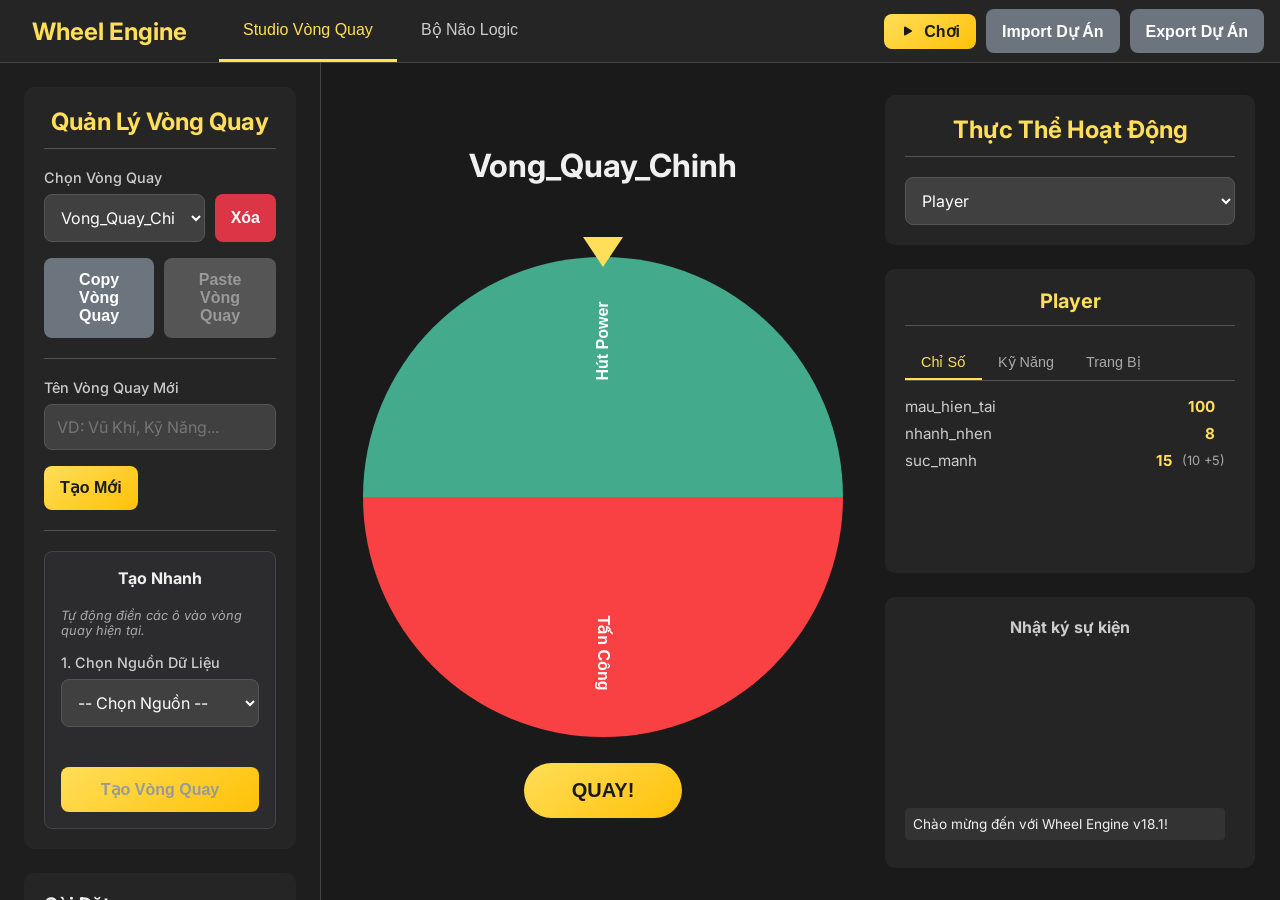
==== commit 13a903d6: "Version 0.9.5" ====
--- a/index.html
+++ b/index.html
@@ -3,7 +3,7 @@
 <head>
     <meta charset="UTF-8">
     <meta name="viewport" content="width=device-width, initial-scale=1.0">
-    <title>Wheel Engine - v14.0 (Tag Manager)</title>
+    <title>Wheel Engine - v18.1 (Quantum Logic)</title>
     <link rel="stylesheet" href="style.css">
     <link rel="preconnect" href="https://fonts.googleapis.com">
     <link rel="preconnect" href="https://fonts.gstatic.com" crossorigin>
@@ -22,6 +22,12 @@
                 <button class="nav-link" data-page="logic-brain">Bộ Não Logic</button>
             </nav>
             <div class="header-actions">
+                <button id="toggle-mode-btn" class="btn btn-primary">
+                     <svg xmlns="http://www.w3.org/2000/svg" width="16" height="16" fill="currentColor" class="bi bi-play-fill" viewBox="0 0 16 16">
+                        <path d="M11.596 8.697l-6.363 3.692c-.54.313-1.233-.066-1.233-.697V4.308c0-.63.692-1.01 1.233-.696l6.363 3.692a.802.802 0 0 1 0 1.393z"/>
+                    </svg>
+                    <span id="toggle-mode-text">Chơi</span>
+                </button>
                 <button id="import-btn" class="btn btn-secondary">Import Dự Án</button>
                 <button id="export-btn" class="btn btn-secondary">Export Dự Án</button>
                 <input type="file" id="import-file-input" accept=".json" style="display: none;">
@@ -63,7 +69,6 @@
                                     </select>
                                 </div>
                                 <div id="generate-options-container">
-                                    <!-- Options for Kho Báu will appear here -->
                                     <div id="item-database-options" class="generate-sub-options">
                                         <div class="form-group">
                                             <label>2. Lọc Vật Phẩm Theo</label>
@@ -190,22 +195,46 @@
                                 </div>
                                  <div class="action-group">
                                     <div class="action-header">
-                                        <input type="checkbox" id="action-removeRandomItem-enabled" class="custom-checkbox">
-                                        <label for="action-removeRandomItem-enabled">Xóa Vật Phẩm Ngẫu Nhiên</label>
-                                        <span class="action-summary"></span>
-                                    </div>
-                                    <div class="action-details" id="action-removeRandomItem-details">
-                                        <div class="form-group"><label>Chọn Kho Chứa</label><select id="action-removeRandomItem-target"></select></div>
-                                    </div>
-                                </div>
-                                <div class="action-group">
-                                    <div class="action-header">
-                                        <input type="checkbox" id="action-clearCollection-enabled" class="custom-checkbox">
-                                        <label for="action-clearCollection-enabled">Xóa Sạch Kho Chứa</label>
-                                        <span class="action-summary"></span>
-                                    </div>
-                                    <div class="action-details" id="action-clearCollection-details">
-                                        <div class="form-group"><label>Chọn Kho Chứa</label><select id="action-clearCollection-target"></select></div>
+                                        <input type="checkbox" id="action-removeItems-enabled" class="custom-checkbox">
+                                        <label for="action-removeItems-enabled">Xóa Vật Phẩm</label>
+                                        <span class="action-summary"></span>
+                                    </div>
+                                    <div class="action-details" id="action-removeItems-details">
+                                        <div class="form-group"><label>Chọn Kho Chứa</label><select id="action-removeItems-target"></select></div>
+                                        <div class="form-row">
+                                            <div class="form-group">
+                                                <label>Chế độ</label>
+                                                <select id="action-removeItems-mode">
+                                                    <option value="random">Ngẫu nhiên</option>
+                                                    <option value="oldest">Cũ nhất</option>
+                                                    <option value="newest">Mới nhất</option>
+                                                </select>
+                                            </div>
+                                            <div class="form-group">
+                                                <label>Loại số lượng</label>
+                                                <select id="action-removeItems-amountType">
+                                                    <option value="specific">Số lượng cụ thể</option>
+                                                    <option value="range">Khoảng ngẫu nhiên</option>
+                                                    <option value="all">Toàn bộ</option>
+                                                </select>
+                                            </div>
+                                        </div>
+                                        <div class="remove-items-amount-container">
+                                            <div class="form-group remove-items-amount-specific active">
+                                                <label>Giá trị</label>
+                                                <input type="text" id="action-removeItems-amountValue1" placeholder="VD: 2, _biến_tạm...">
+                                            </div>
+                                            <div class="form-row remove-items-amount-range">
+                                                <div class="form-group">
+                                                    <label>Từ</label>
+                                                    <input type="text" id="action-removeItems-amountValue2" placeholder="VD: 1">
+                                                </div>
+                                                <div class="form-group">
+                                                    <label>Đến</label>
+                                                    <input type="text" id="action-removeItems-amountValue3" placeholder="VD: 3">
+                                                </div>
+                                            </div>
+                                        </div>
                                     </div>
                                 </div>
                                 <div class="action-group">
@@ -258,10 +287,17 @@
                         <div class="wheel-container"><div class="wheel-marker"></div><canvas id="wheel-canvas" width="500" height="500"></canvas></div>
                         <div class="viewer-actions">
                             <button id="spin-button" class="btn btn-primary">QUAY!</button>
+                            <button id="skip-button" class="btn btn-secondary">Bỏ Lượt (Skip)</button>
                             <button id="reset-spin-btn" class="btn btn-danger">Dừng & Hoàn Tác</button>
                         </div>
                     </div>
                     <div class="viewer-sidebar">
+                        <div class="panel-section" id="presentation-wheel-panel">
+                            <h2>Vòng Quay Hiện Tại</h2>
+                            <div class="form-group">
+                                <select id="presentation-wheel-selector"></select>
+                           </div>
+                       </div>
                         <div class="panel-section" id="entity-selector-panel">
                              <h2>Thực Thể Hoạt Động</h2>
                              <div class="form-group" id="active-entity-container">
@@ -274,13 +310,11 @@
                             <h2 id="sidebar-title">Thông Tin</h2>
                             <nav id="sidebar-nav">
                                 <button class="sidebar-tab-btn active" data-tab="stats-tab">Chỉ Số</button>
-                                <!-- Dynamic tabs will be inserted here -->
                             </nav>
                             <div id="sidebar-tab-content">
                                 <div id="stats-tab" class="sidebar-tab active">
                                     <div id="entity-stats-display"></div>
                                 </div>
-                                <!-- Dynamic tab contents will be inserted here -->
                             </div>
                         </div>
                         <div class="panel-section" id="log-panel">
@@ -538,7 +572,6 @@
             <h2>Chọn Tag để Tạo Vòng Quay</h2>
             <p class="form-hint">Chỉ những vật phẩm chứa TẤT CẢ các tag được chọn mới được thêm vào.</p>
             <div id="tag-list-for-generation" class="tags-selection-container">
-                <!-- Tags will be dynamically inserted here -->
             </div>
             <div class="btn-container" style="justify-content:center; margin-top: 20px;">
                 <button id="confirm-tag-generation-btn" class="btn btn-primary">Tạo Vòng Quay</button>
--- a/style.css
+++ b/style.css
@@ -15,74 +15,56 @@
 .nav-link { padding: 1.25rem 1.5rem; background-color: transparent; border: none; color: #ccc; font-size: 1rem; font-weight: 500; cursor: pointer; transition: all 0.2s; border-bottom: 3px solid transparent; }
 .nav-link:hover { background-color: #333; }
 .nav-link.active { color: #ffde59; border-bottom: 3px solid #ffde59; }
-.header-actions { display: flex; gap: 10px; }
+.header-actions { display: flex; gap: 10px; align-items: center; }
 .app-main { flex-grow: 1; display: flex; overflow: hidden; }
 .app-page { display: none; width: 100%; height: 100%; }
 .app-page.active { display: flex; }
+
+/* --- Presentation Mode --- */
+.presentation-mode .creator-panel,
+.presentation-mode .main-nav,
+.presentation-mode .header-actions .btn-secondary {
+    display: none;
+}
+#presentation-wheel-panel {
+    display: none; /* Hidden by default */
+}
+.presentation-mode #presentation-wheel-panel {
+    display: block; /* Visible in presentation mode */
+}
+.presentation-mode #entity-selector-panel {
+    border-top: none;
+    padding-top: 0;
+}
+#toggle-mode-btn {
+    display: flex;
+    align-items: center;
+    gap: 8px;
+    padding: 0.5rem 1rem;
+}
+
 
 /* --- Page 1: Wheel Studio Layout --- */
 #wheel-studio-page { flex-direction: row; }
 .creator-panel { width: 450px; background-color: #1e1e1e; display: flex; flex-direction: column; position: relative; border-right: 1px solid #444; }
 .panel-content-wrapper { padding: 1.5rem; overflow-y: auto; flex-grow: 1; display: flex; flex-direction: column; gap: 1.5rem; }
 
-#quick-generate-panel {
-    background-color: #2c2c2e;
-    border: 1px solid #444;
-    border-radius: 8px;
-    padding: 1rem;
-    display: flex;
-    flex-direction: column;
-    gap: 1rem;
-}
-#quick-generate-panel h4 {
-    margin: 0;
-    text-align: center;
-}
-#quick-generate-panel .form-group {
-    margin-bottom: 0;
-}
-.generate-sub-options {
-    display: none; /* Hidden by default */
-    flex-direction: column;
-    gap: 1rem;
-    padding-left: 1rem;
-    border-left: 2px solid #555;
-    margin-top: 1rem;
-}
-#execute-generation-btn {
-    margin-top: 0.5rem;
-}
+#quick-generate-panel { background-color: #2c2c2e; border: 1px solid #444; border-radius: 8px; padding: 1rem; display: flex; flex-direction: column; gap: 1rem; }
+#quick-generate-panel h4 { margin: 0; text-align: center; }
+#quick-generate-panel .form-group { margin-bottom: 0; }
+.generate-sub-options { display: none; flex-direction: column; gap: 1rem; padding-left: 1rem; border-left: 2px solid #555; margin-top: 1rem; }
+#execute-generation-btn { margin-top: 0.5rem; }
 
 
 .viewer-panel { flex-grow: 1; display: flex; flex-direction: row; justify-content: center; align-items: center; gap: 2rem; padding: 2rem; }
 .wheel-display-area { flex-grow: 1; display: flex; flex-direction: column; justify-content: center; align-items: center; gap: 1rem; }
-.viewer-sidebar {
-    width: 380px;
-    height: 100%;
-    display: flex;
-    flex-direction: column;
-    gap: 1.5rem;
-    overflow-y: auto;
-    padding-right: 10px;
-}
+.viewer-sidebar { width: 380px; height: 100%; display: flex; flex-direction: column; gap: 1.5rem; overflow-y: auto; padding-right: 10px; }
 .viewer-sidebar .panel-section { width: 100%; }
 #active-entity-container { margin-bottom: 0; }
 #active-entity-container label { display: none; }
-
-#entity-selector-panel {
-    flex-shrink: 0;
-}
-
-#character-sheet-panel {
-    display: flex;
-    flex-direction: column;
-    flex-grow: 1;
-    overflow: hidden;
-    min-height: 300px; /* Give it a minimum height */
-    flex-basis: 55%;
-}
+#entity-selector-panel { flex-shrink: 0; }
+#character-sheet-panel { display: flex; flex-direction: column; flex-grow: 1; overflow: hidden; min-height: 300px; flex-basis: 55%; }
 #sidebar-title { text-align: center; color: #ffde59; margin-bottom: 1.25rem; padding-bottom: 0.75rem; border-bottom: 1px solid #555; font-size: 1.25rem; }
-
 #sidebar-nav { display: flex; border-bottom: 1px solid #555; margin-bottom: 1rem; flex-shrink: 0; flex-wrap: wrap; }
 .sidebar-tab-btn { padding: 0.5rem 1rem; background: transparent; border: none; color: #aaa; font-size: 0.9rem; cursor: pointer; border-bottom: 2px solid transparent; }
 .sidebar-tab-btn.active { color: #ffde59; border-bottom-color: #ffde59; }
@@ -101,56 +83,19 @@
 .stat-item-details { font-size: 0.8rem; color: #aaa; grid-column: 3 / 4; justify-self: end; }
 .stat-item-icon { width: 24px; height: 24px; object-fit: contain; }
 
-#log-panel {
-    flex-shrink: 0;
-    flex-grow: 1;
-    flex-basis: 35%; /* Give it a decent base size */
-    min-height: 200px;
-    display: flex;
-    flex-direction: column;
-    overflow: hidden;
-}
-
+#log-panel { flex-shrink: 0; flex-grow: 1; flex-basis: 35%; min-height: 200px; display: flex; flex-direction: column; overflow: hidden; }
 .log-title { font-size: 1rem; color: #ccc; margin-bottom: 0.75rem; text-align: center; flex-shrink: 0; }
 #game-log { list-style: none; flex-grow: 1; overflow-y: auto; padding-right: 10px; display: flex; flex-direction: column-reverse; }
 #game-log li { background-color: #333; padding: 0.5rem; border-radius: 4px; margin-bottom: 0.5rem; font-size: 0.85rem; }
 #game-log .log-highlight { color: #ffde59; font-weight: bold; }
 
-/* Equipment/Collection Display */
 .entity-collection-display { display: flex; flex-direction: column; gap: 0.5rem; }
-.collection-slot {
-    display: grid;
-    grid-template-columns: 32px 1fr;
-    gap: 10px;
-    align-items: center;
-    background-color: #333;
-    padding: 0.5rem;
-    border-radius: 4px;
-    transition: background-color 0.2s;
-}
-.collection-slot:not(.empty) {
-    cursor: pointer;
-}
-.collection-slot:not(.empty):hover {
-    background-color: #444;
-}
-.slot-item-icon {
-    width: 32px;
-    height: 32px;
-    object-fit: contain;
-    background-color: #252526;
-    border-radius: 4px;
-}
-.collection-slot .slot-item-name {
-    color: #f0f0f0;
-    font-weight: 500;
-}
-.collection-slot .slot-item-name.empty {
-    color: #888;
-    font-style: italic;
-    grid-column: 1 / 3;
-    text-align: center;
-}
+.collection-slot { display: grid; grid-template-columns: 32px 1fr; gap: 10px; align-items: center; background-color: #333; padding: 0.5rem; border-radius: 4px; transition: background-color 0.2s; }
+.collection-slot:not(.empty) { cursor: pointer; }
+.collection-slot:not(.empty):hover { background-color: #444; }
+.slot-item-icon { width: 32px; height: 32px; object-fit: contain; background-color: #252526; border-radius: 4px; }
+.collection-slot .slot-item-name { color: #f0f0f0; font-weight: 500; }
+.collection-slot .slot-item-name.empty { color: #888; font-style: italic; grid-column: 1 / 3; text-align: center; }
 
 
 #panel-overlay { display: none; position: absolute; top: 0; left: 0; width: 100%; height: 100%; background-color: rgba(0, 0, 0, 0.5); z-index: 100; cursor: not-allowed; }
@@ -171,31 +116,11 @@
 #logic-editor, #entity-editor, #item-editor, #tag-editor { overflow-y: auto; }
 #logic-editor-placeholder, #entity-editor-placeholder, #item-editor-placeholder, #tag-editor-placeholder { color: #888; text-align: center; margin-top: 4rem; }
 
-/* Entity Editor Collections */
-#entity-collections-list .collection-editor-group {
-    margin-bottom: 1.5rem;
-}
-#entity-collections-list h4 {
-    color: #ccc;
-    margin-bottom: 0.75rem;
-    border-bottom: 1px solid #555;
-    padding-bottom: 0.5rem;
-}
-.collection-editor-slot {
-    display: flex;
-    align-items: center;
-    gap: 10px;
-    margin-bottom: 5px;
-}
-.collection-editor-slot label {
-    color: #888;
-    font-size: 0.9rem;
-}
-.collection-editor-slot input {
-    flex-grow: 1;
-    font-size: 0.9rem;
-    padding: 0.5rem;
-}
+#entity-collections-list .collection-editor-group { margin-bottom: 1.5rem; }
+#entity-collections-list h4 { color: #ccc; margin-bottom: 0.75rem; border-bottom: 1px solid #555; padding-bottom: 0.5rem; }
+.collection-editor-slot { display: flex; align-items: center; gap: 10px; margin-bottom: 5px; }
+.collection-editor-slot label { color: #888; font-size: 0.9rem; }
+.collection-editor-slot input { flex-grow: 1; font-size: 0.9rem; padding: 0.5rem; }
 
 
 /* --- General Panel & Form Styles --- */
@@ -206,7 +131,7 @@
 input[type="text"], input[type="number"], select, textarea { width: 100%; padding: 0.75rem; border-radius: 8px; border: 1px solid #555; background-color: #404040; color: #fff; font-size: 1rem; font-family: 'Inter', sans-serif; }
 textarea { resize: vertical; }
 input[type="color"] { padding: 0.25rem; height: 40px; border: 2px solid #555; }
-.form-row { display: flex; gap: 10px; }
+.form-row { display: grid; grid-template-columns: 1fr 1fr; gap: 10px; }
 .btn { padding: 0.8rem 1rem; font-size: 1rem; font-weight: 700; border: none; border-radius: 8px; cursor: pointer; transition: all 0.2s ease; }
 .btn:disabled { background-color: #555; color: #999; cursor: not-allowed; }
 .btn-primary { background: linear-gradient(145deg, #ffde59, #ffc107); color: #1a1a1a; }
@@ -217,7 +142,6 @@
 .checkbox-group { display: flex; flex-direction: row; align-items: center; gap: 10px; user-select: none; margin: 0.5rem 0; }
 .checkbox-group label { cursor: pointer; }
 
-/* --- Image & Audio Upload Styles --- */
 .audio-upload-input, .image-upload-input { display: block; width: 100%; font-size: 0.9rem; }
 .file-input-group { display: flex; align-items: center; gap: 10px; }
 .file-input-group input { flex-grow: 1; }
@@ -233,55 +157,15 @@
 .list-item:hover { background-color: #505050; }
 .list-item.editing { background-color: #ffde59; color: #1a1a1a; font-weight: bold; }
 .list-item.editing .delete-btn { background-color: #1a1a1a; color: #ffde59; }
-
-/* Tag Manager List Item */
-.tag-manager-item-icon {
-    width: 24px;
-    height: 24px;
-    object-fit: contain;
-    margin-right: 10px;
-    flex-shrink: 0;
-}
-
-
-/* New Macro Editor Action Row */
-.macro-action-row {
-    background-color: #333;
-    border: 1px solid #555;
-    border-radius: 8px;
-    padding: 1rem;
-    margin-bottom: 0.75rem;
-    position: relative;
-    display: flex;
-    flex-direction: column;
-    gap: 1rem;
-}
-.macro-action-row .action-fields-container > div {
-    display: none; /* Hide all field sets by default */
-    flex-direction: column;
-    gap: 1rem;
-}
-.macro-action-row .action-fields-container > div.active {
-    display: flex; /* Show only the active one */
-}
-.macro-action-row .action-fields-container .form-group {
-    margin-bottom: 0;
-}
-.macro-action-row .action-fields-container .form-row {
-    display: grid;
-    grid-template-columns: 1fr 1fr;
-    gap: 10px;
-}
-
-
-.variable-item { display: flex; align-items: center; gap: 10px; cursor: default; }
+.tag-manager-item-icon { width: 24px; height: 24px; object-fit: contain; margin-right: 10px; flex-shrink: 0; }
+.variable-item { display: grid; grid-template-columns: auto 1fr auto auto; align-items: center; gap: 10px; cursor: default; }
 .variable-name-group { display: flex; align-items: center; gap: 8px; flex-grow: 1; overflow: hidden; }
 .variable-name-group strong { white-space: nowrap; }
-.variable-item .variable-inputs { margin-left: auto; display: flex; gap: 5px; flex-shrink: 0; }
+.variable-item .variable-inputs { display: flex; gap: 5px; flex-shrink: 0; }
 .variable-item input[type="text"] { width: 80px; text-align: center; }
 .variable-inputs div { display: flex; flex-direction: column; align-items: center; }
 .variable-inputs label { font-size: 0.7rem; color: #aaa; margin-bottom: 2px; }
-
+.variable-item .display-toggle { display: flex; align-items: center; gap: 5px; font-size: 0.8rem; color: #ccc; }
 .delete-btn { background: #e7706f; color: white; border: none; border-radius: 4px; width: 24px; height: 24px; cursor: pointer; font-weight: bold; flex-shrink: 0; margin-left: 10px; }
 .item-info { flex-grow: 1; pointer-events: none; white-space: nowrap; overflow: hidden; text-overflow: ellipsis; }
 .color-box { width: 20px; height: 20px; border-radius: 4px; flex-shrink: 0; margin-right: 10px; border: 1px solid #888;}
@@ -296,10 +180,14 @@
 .wheel-marker { position: absolute; top: -10px; left: 50%; transform: translateX(-50%); width: 0; height: 0; border-left: 20px solid transparent; border-right: 20px solid transparent; border-top: 30px solid #ffde59; z-index: 10; }
 #wheel-canvas { width: 100%; height: 100%; }
 .viewer-actions { display: flex; align-items: center; gap: 1rem; }
-#spin-button { width: auto; padding: 1rem 3rem; font-size: 1.25rem; border-radius: 50px; }
+#spin-button, #skip-button { width: auto; padding: 1rem 3rem; font-size: 1.25rem; border-radius: 50px; }
+#skip-button { display: none; }
 #reset-spin-btn { display: none; }
-.wheel-display-area.is-spinning #spin-button { display: none; }
+.wheel-display-area.is-spinning #spin-button,
+.wheel-display-area.is-spinning #skip-button { display: none; }
 .wheel-display-area.is-spinning #reset-spin-btn { display: inline-block; }
+.wheel-display-area.no-spins #spin-button { display: none; }
+.wheel-display-area.no-spins #skip-button { display: inline-block; }
 #spin-count-display { color: #ffde59; font-size: 1.2rem; font-weight: 500; min-height: 22px; }
 
 /* Rule Editor & Action Styles */
@@ -316,142 +204,66 @@
 .set-variable-action-row .form-group { margin-bottom: 0; }
 .btn-delete-action { position: absolute; top: 8px; right: 8px; width: 22px; height: 22px; border-radius: 50%; background-color: #dc3545; color: white; border: none; cursor: pointer; font-weight: bold; }
 .btn-add-action { width: 100%; padding: 0.5rem; font-size: 0.9rem; background-color: #555; }
-.rule-condition-row { display: grid; grid-template-columns: 1fr auto auto 1fr; gap: 10px; align-items: flex-start; }
-.rule-condition-row select { width: 100px; align-self: center; }
+.rule-condition-row { display: grid; grid-template-columns: auto 1fr; gap: 10px; align-items: flex-start; background-color: #333; border: 1px solid #555; border-radius: 8px; padding: 1rem; position: relative;}
+.rule-condition-row > select { width: 150px; align-self: center; }
+.rule-condition-row .condition-fields { display: none; }
+.rule-condition-row .condition-fields.active { display: block; }
+.item-checklist-container { display: flex; flex-direction: column; gap: 10px; margin-top: 10px; }
+.item-checklist-row { display: flex; gap: 10px; }
+.item-checklist-row input { flex-grow: 1; }
 .form-hint { font-size: 0.8rem; color: #aaa; margin-top: 4px; font-style: italic; }
 
+.remove-items-amount-container .form-group,
+.remove-items-amount-container .form-row {
+    display: none;
+}
+.remove-items-amount-container .form-group.active,
+.remove-items-amount-container .form-row.active {
+    display: grid;
+}
+
+/* Macro Editor Specifics */
+.macro-action-row { background-color: #333; border: 1px solid #555; border-radius: 8px; padding: 1rem; margin-bottom: 0.75rem; position: relative; display: flex; flex-direction: column; gap: 1rem; }
+.macro-action-row .action-fields-container > div { display: none; flex-direction: column; gap: 1rem; }
+.macro-action-row .action-fields-container > div.active { display: flex; }
+.macro-action-row .action-fields-container .form-group { margin-bottom: 0; }
+.macro-action-row .action-fields-container .form-row { display: grid; grid-template-columns: 1fr 1fr; gap: 10px; }
+
+
 /* Item Editor Specifics */
-.item-category-header {
-    display: flex;
-    justify-content: space-between;
-    align-items: center;
-    margin-top: 1.5rem;
-    margin-bottom: 0.75rem;
-    padding-bottom: 0.5rem;
-    border-bottom: 1px solid #555;
-}
-.item-category-header:first-child {
-    margin-top: 0;
-}
-.item-category-header h4 {
-    color: #ccc;
-    margin: 0;
-}
-#item-database-list-container ul {
-    list-style: none;
-    padding: 0;
-    margin: 0 0 1rem 0;
-    display: flex;
-    flex-direction: column;
-    gap: 0.5rem;
-}
-
+.item-category-header { display: flex; justify-content: space-between; align-items: center; margin-top: 1.5rem; margin-bottom: 0.75rem; padding-bottom: 0.5rem; border-bottom: 1px solid #555; }
+.item-category-header:first-child { margin-top: 0; }
+.item-category-header h4 { color: #ccc; margin: 0; }
+#item-database-list-container ul { list-style: none; padding: 0; margin: 0 0 1rem 0; display: flex; flex-direction: column; gap: 0.5rem; }
 #item-effects-container { display: flex; flex-direction: column; gap: 0.75rem; }
-.item-effect-row {
-    display: grid;
-    grid-template-columns: 1fr 80px 1fr auto;
-    gap: 10px;
-    align-items: center;
-    background-color: #333;
-    padding: 0.75rem;
-    border-radius: 6px;
-}
-.item-effect-row select, .item-effect-row input {
-    padding: 0.5rem;
-    font-size: 0.9rem;
-}
+.item-effect-row { display: grid; grid-template-columns: 1fr 80px 1fr auto; gap: 10px; align-items: center; background-color: #333; padding: 0.75rem; border-radius: 6px; }
+.item-effect-row select, .item-effect-row input { padding: 0.5rem; font-size: 0.9rem; }
 
 
 /* Tag System Styles */
-.tags-display-container {
-    display: flex;
-    flex-wrap: wrap;
-    gap: 6px;
-    margin-top: 8px;
-    padding: 8px;
-    background-color: #404040;
-    border-radius: 8px;
-    min-height: 40px;
-    border: 1px solid #555;
-}
-.tag-pill {
-    background-color: #6c757d;
-    color: white;
-    padding: 4px 10px;
-    border-radius: 14px;
-    font-size: 0.85rem;
-    font-weight: 500;
-    display: flex;
-    align-items: center;
-    gap: 6px;
-}
-.tag-pill-icon {
-    width: 16px;
-    height: 16px;
-    object-fit: contain;
-}
-
-.tags-selection-container {
-    display: flex;
-    flex-wrap: wrap;
-    gap: 10px;
-    max-height: 300px;
-    overflow-y: auto;
-    background-color: #1e1e1e;
-    padding: 1rem;
-    border-radius: 8px;
-}
-.tag-checkbox {
-    display: inline-flex;
-    align-items: center;
-    gap: 8px;
-    cursor: pointer;
-    padding: 6px 12px;
-    border: 1px solid #666;
-    border-radius: 15px;
-    transition: all 0.2s;
-    user-select: none;
-}
-.tag-checkbox-icon {
-    width: 18px;
-    height: 18px;
-    object-fit: contain;
-}
-.tag-checkbox.selected {
-    background-color: #ffde59;
-    color: #1a1a1a;
-    border-color: #ffc107;
-    font-weight: bold;
-}
+.tags-display-container { display: flex; flex-wrap: wrap; gap: 6px; margin-top: 8px; padding: 8px; background-color: #404040; border-radius: 8px; min-height: 40px; border: 1px solid #555; }
+.tag-pill { background-color: #6c757d; color: white; padding: 4px 10px; border-radius: 14px; font-size: 0.85rem; font-weight: 500; display: flex; align-items: center; gap: 6px; }
+.tag-pill-icon { width: 16px; height: 16px; object-fit: contain; }
+.tags-selection-container { display: flex; flex-wrap: wrap; gap: 10px; max-height: 300px; overflow-y: auto; background-color: #1e1e1e; padding: 1rem; border-radius: 8px; }
+.tag-checkbox { display: inline-flex; align-items: center; gap: 8px; cursor: pointer; padding: 6px 12px; border: 1px solid #666; border-radius: 15px; transition: all 0.2s; user-select: none; }
+.tag-checkbox-icon { width: 18px; height: 18px; object-fit: contain; }
+.tag-checkbox.selected { background-color: #ffde59; color: #1a1a1a; border-color: #ffc107; font-weight: bold; }
 
 
 /* Modals & Notifications */
-.modal-container {
-    display: none;
-    position: fixed;
-    top: 0;
-    left: 0;
-    width: 100%;
-    height: 100%;
-    background-color: rgba(0, 0, 0, 0.7);
-    justify-content: center;
-    align-items: center;
-    z-index: 1000;
-}
+.modal-container { display: none; position: fixed; top: 0; left: 0; width: 100%; height: 100%; background-color: rgba(0, 0, 0, 0.7); justify-content: center; align-items: center; z-index: 1000; }
 .modal-content { background-color: #2c2c2e; padding: 40px; border-radius: 15px; text-align: center; max-width: 500px; border: 1px solid #555; }
 #result-modal .modal-content h2 { color: #ffde59; margin-bottom: 15px; font-size: 1.8rem; }
 #result-modal .modal-content p { font-size: 1.1rem; color: #ddd; line-height: 1.6; margin-top: 10px; }
-
 #item-info-modal .modal-content { text-align: left; }
 .item-info-header { display: flex; align-items: center; gap: 15px; margin-bottom: 15px; padding-bottom: 15px; border-bottom: 1px solid #555; }
 #item-info-icon { width: 60px; height: 60px; object-fit: contain; background-color: #1a1a1a; border-radius: 8px; flex-shrink: 0; border: 1px solid #444; }
 #item-info-title { color: #ffde59; font-size: 1.5rem; }
 #item-info-description { font-size: 1rem; color: #ddd; line-height: 1.6; margin-bottom: 25px; white-space: pre-wrap; max-height: 300px; overflow-y: auto; }
-
 #notification-toast { position: fixed; bottom: -100px; left: 50%; transform: translateX(-50%); background-color: #252526; color: #ffde59; padding: 1rem 2rem; border-radius: 8px; border: 1px solid #ffde59; z-index: 2000; transition: bottom 0.5s ease; }
 #notification-toast.show { bottom: 20px; }
 
-/* ADDED STYLES FOR ADVANCED RULES */
+/* Advanced Rules */
 .rule-block-wrapper { position: relative; padding-left: 20px; }
 .rule-block { background-color: #1e1e1e; border: 1px solid #444; border-radius: 8px; padding: 1rem; margin-bottom: 1.5rem; }
 .rule-block-header { display: flex; align-items: center; justify-content: space-between; margin-bottom: 1rem; }
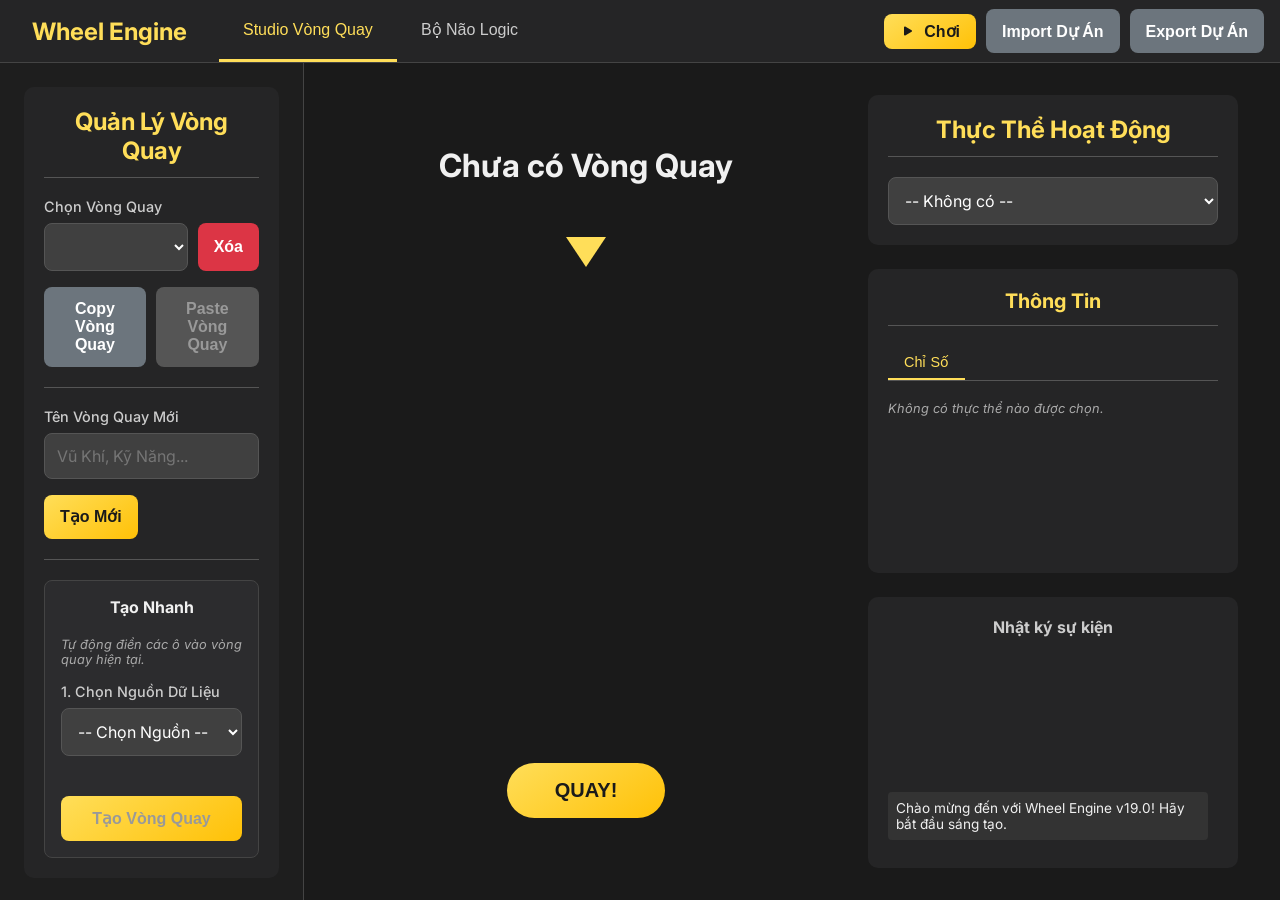
==== commit a02d8b72: "Version 1.0" ====
--- a/index.html
+++ b/index.html
@@ -3,7 +3,7 @@
 <head>
     <meta charset="UTF-8">
     <meta name="viewport" content="width=device-width, initial-scale=1.0">
-    <title>Wheel Engine - v18.1 (Quantum Logic)</title>
+    <title>Wheel Engine - v19.0 (Final Polish)</title>
     <link rel="stylesheet" href="style.css">
     <link rel="preconnect" href="https://fonts.googleapis.com">
     <link rel="preconnect" href="https://fonts.gstatic.com" crossorigin>
@@ -54,7 +54,7 @@
                                 <button id="paste-wheel-btn" class="btn btn-secondary" disabled>Paste Vòng Quay</button>
                             </div>
                             <hr>
-                            <div class="form-group"><label for="new-wheel-name">Tên Vòng Quay Mới</label><input type="text" id="new-wheel-name" placeholder="VD: Vũ Khí, Kỹ Năng..."></div>
+                            <div class="form-group"><label for="new-wheel-name">Tên Vòng Quay Mới</label><input type="text" id="new-wheel-name" placeholder="Vũ Khí, Kỹ Năng..."></div>
                             <button id="create-wheel-btn" class="btn btn-primary">Tạo Mới</button>
                             <hr>
                             <div id="quick-generate-panel">
@@ -99,7 +99,7 @@
                         </div>
                         <div class="panel-section" id="wheel-settings-panel">
                              <h3 id="wheel-settings-title">Cài Đặt Vòng Quay</h3>
-                            <div class="form-group"><label for="spin-count-variable">Biến Số Lần Quay</label><input type="text" id="spin-count-variable" list="variable-suggestions-settings" placeholder="VD: so_lan_quay"></div>
+                            <div class="form-group"><label for="spin-count-variable">Biến Số Lần Quay</label><input type="text" id="spin-count-variable" list="variable-suggestions-settings" placeholder="so_lan_quay"></div>
                             <div class="form-group">
                                 <label for="segment-removal-mode">Chế độ xóa ô sau khi trúng</label>
                                 <select id="segment-removal-mode">
@@ -121,8 +121,8 @@
                         </div>
                         <div class="panel-section">
                             <h3 id="segment-editor-title">Chỉnh Sửa Ô</h3>
-                             <div class="form-group"><label for="segment-text">Nội dung ô (Tên Phần Thưởng)</label><input type="text" id="segment-text" placeholder="VD: Giày Da, 10 Vàng..." list="item-suggestions"></div>
-                             <div class="form-group"><label for="segment-description">Mô tả ẩn (Cốt truyện, giải thích)</label><textarea id="segment-description" rows="3" placeholder="Mô tả này sẽ hiện ra trong pop-up kết quả..."></textarea></div>
+                             <div class="form-group"><label for="segment-text">Nội dung ô (Tên Phần Thưởng)</label><input type="text" id="segment-text" list="item-suggestions"></div>
+                             <div class="form-group"><label for="segment-description">Mô tả ẩn</label><textarea id="segment-description" rows="3" placeholder="Mô tả này sẽ hiện ra trong pop-up kết quả..."></textarea></div>
                             <div class="form-row">
                                 <div class="form-group" style="flex-grow: 1;"><label for="segment-weight">Tỷ lệ (Trọng số)</label><input type="number" id="segment-weight" value="1" min="1"></div>
                                 <div class="form-group"><label for="segment-color">Màu sắc</label><input type="color" id="segment-color" value="#8AC926"></div>
@@ -161,8 +161,7 @@
                                         </div>
                                         <div class="form-group">
                                             <label>Số lượng ô</label>
-                                            <input type="text" id="action-setCollectionSlots-value" placeholder="VD: 5, so_luong_trang_bi, [RESULT]">
-                                            <p class="form-hint">Dùng [RESULT] để lấy kết quả từ ô quay.</p>
+                                            <input type="text" id="action-setCollectionSlots-value" placeholder="[RESULT], 5, bien_so...">
                                         </div>
                                     </div>
                                 </div>
@@ -176,7 +175,7 @@
                                         <div class="form-group">
                                             <label>Chọn Kho Chứa</label>
                                             <select id="action-addToCollection-target"></select>
-                                            <p class="form-hint">Sẽ thêm kết quả của ô quay này vào ô trống đầu tiên của kho đã chọn.</p>
+                                            <p class="form-hint">Sẽ thêm kết quả của ô quay ([RESULT]) vào ô trống đầu tiên.</p>
                                         </div>
                                     </div>
                                 </div>
@@ -188,9 +187,8 @@
                                     </div>
                                     <div class="action-details" id="action-setItemInSlot-details">
                                         <div class="form-group"><label>Chọn Kho Chứa</label><select id="action-setItemInSlot-target"></select></div>
-                                        <div class="form-group"><label>Vị trí ô</label><input type="text" id="action-setItemInSlot-slot" placeholder="VD: 1, [CURRENT] + 1..."></div>
-                                        <div class="form-group"><label>Tên vật phẩm</label><input type="text" id="action-setItemInSlot-value" list="item-suggestions" placeholder="VD: Kiếm Sắt, [RESULT], [NONE]..."></div>
-                                        <p class="form-hint">Dùng [CURRENT] để lấy số vật phẩm đang có.<br>Dùng [NONE] để xóa vật phẩm khỏi ô này.</p>
+                                        <div class="form-group"><label>Vị trí ô</label><input type="text" id="action-setItemInSlot-slot" placeholder="[CURRENT]+1, 1..."></div>
+                                        <div class="form-group"><label>Tên vật phẩm</label><input type="text" id="action-setItemInSlot-value" list="item-suggestions" placeholder="[RESULT], [NONE]..."></div>
                                     </div>
                                 </div>
                                  <div class="action-group">
@@ -222,16 +220,16 @@
                                         <div class="remove-items-amount-container">
                                             <div class="form-group remove-items-amount-specific active">
                                                 <label>Giá trị</label>
-                                                <input type="text" id="action-removeItems-amountValue1" placeholder="VD: 2, _biến_tạm...">
+                                                <input type="text" id="action-removeItems-amountValue1" placeholder="2, _biến_tạm...">
                                             </div>
                                             <div class="form-row remove-items-amount-range">
                                                 <div class="form-group">
                                                     <label>Từ</label>
-                                                    <input type="text" id="action-removeItems-amountValue2" placeholder="VD: 1">
+                                                    <input type="text" id="action-removeItems-amountValue2" placeholder="1">
                                                 </div>
                                                 <div class="form-group">
                                                     <label>Đến</label>
-                                                    <input type="text" id="action-removeItems-amountValue3" placeholder="VD: 3">
+                                                    <input type="text" id="action-removeItems-amountValue3" placeholder="3">
                                                 </div>
                                             </div>
                                         </div>
@@ -343,7 +341,7 @@
                             <hr>
                             <div class="form-group">
                                 <label for="new-variable-name">Tên biến mới</label>
-                                <input type="text" id="new-variable-name" placeholder="VD: vu_khi, kinh_nghiem...">
+                                <input type="text" id="new-variable-name" placeholder="suc_manh, mau_toi_da...">
                             </div>
                             <div class="form-group">
                                 <label for="new-variable-value">Giá trị Gốc (Base)</label>
@@ -362,7 +360,7 @@
                             <hr>
                             <div class="form-group">
                                 <label for="new-collection-name">Tên Kho Chứa mới</label>
-                                <input type="text" id="new-collection-name" placeholder="VD: Trang Bị, Kỹ Năng, Pets...">
+                                <input type="text" id="new-collection-name" placeholder="Trang Bị, Kỹ Năng...">
                             </div>
                             <button id="add-collection-btn" class="btn btn-primary">Thêm Kho Chứa</button>
                         </div>
@@ -390,7 +388,7 @@
                             <h2 id="macro-editor-title">Chỉnh Sửa Macro</h2>
                             <div class="form-group">
                                 <label for="macro-name-input">Tên Macro</label>
-                                <input type="text" id="macro-name-input" placeholder="VD: Trang Bị Cho Thief">
+                                <input type="text" id="macro-name-input">
                             </div>
                             <div class="rule-block">
                                 <h3 class="rule-block-title">THỰC HIỆN CÁC HÀNH ĐỘNG</h3>
@@ -400,11 +398,11 @@
                         </div>
                         <div id="computed-variable-editor-content" style="display: none;">
                             <h2 id="computed-variable-editor-title">Chỉnh Sửa Biến Tính Toán</h2>
-                            <div class="form-group"> <label>Công thức</label> <input type="text" id="computed-variable-formula" placeholder="VD: suc_manh_base + nhanh_nhen_base"></div>
+                            <div class="form-group"> <label>Công thức</label> <input type="text" id="computed-variable-formula" placeholder="suc_manh_base + nhanh_nhen_base"></div>
                         </div>
                         <div id="rule-editor-content" style="display: none;">
                             <h2 id="rule-editor-title">Chỉnh Sửa Luật</h2>
-                            <div class="form-group"><label for="rule-name-input">Tên Luật</label><input type="text" id="rule-name-input" placeholder="VD: Tăng Chí Mạng Khi Máu Thấp"></div>
+                            <div class="form-group"><label for="rule-name-input">Tên Luật</label><input type="text" id="rule-name-input"></div>
                             <div id="rule-blocks-container"></div>
                             <div class="btn-container">
                                 <button id="add-rule-if-else-btn" class="btn btn-secondary">+ Thêm khối NẾU...THÌ (ELSE IF)</button>
@@ -492,8 +490,8 @@
                                 <textarea id="item-description-input" rows="3"></textarea>
                             </div>
                             <div class="form-group">
-                                <label for="item-tags-input">Tags (chọn từ danh sách hoặc gõ tên tag mới + Enter)</label>
-                                <input type="text" id="item-tags-input" list="tag-suggestions" placeholder="vũ khí, cận chiến, kim loại...">
+                                <label for="item-tags-input">Tags</label>
+                                <input type="text" id="item-tags-input" list="tag-suggestions" placeholder="Gõ tên tag và nhấn Enter...">
                                 <div id="item-tags-display" class="tags-display-container"></div>
                             </div>
                              <hr>
@@ -513,7 +511,7 @@
                             <hr>
                              <div class="form-group">
                                 <label for="new-tag-name-input">Tên Tag Mới</label>
-                                <input type="text" id="new-tag-name-input" placeholder="VD: vũ khí, phép thuật...">
+                                <input type="text" id="new-tag-name-input" placeholder="vũ khí, phép thuật...">
                             </div>
                             <button id="add-new-tag-btn" class="btn btn-primary">Thêm Tag</button>
                         </div>
@@ -545,41 +543,10 @@
     </div>
 
     <div id="notification-toast"></div>
-
-    <div id="result-modal" class="modal-container">
-        <div class="modal-content">
-            <h2 id="result-title"></h2>
-            <p id="result-description"></p>
-            <button id="close-modal-button" class="btn btn-primary">OK</button>
-        </div>
-    </div>
-    
-    <div id="item-info-modal" class="modal-container">
-        <div class="modal-content">
-            <div class="item-info-header">
-                <img id="item-info-icon" src="" alt="Item Icon">
-                <h2 id="item-info-title"></h2>
-            </div>
-            <p id="item-info-description"></p>
-            <button id="close-item-info-modal-button" class="btn btn-primary">OK</button>
-        </div>
-    </div>
-
+    <div id="result-modal" class="modal-container"> <div class="modal-content"> <h2 id="result-title"></h2> <p id="result-description"></p> <button id="close-modal-button" class="btn btn-primary">OK</button> </div> </div>
+    <div id="item-info-modal" class="modal-container"> <div class="modal-content"> <div class="item-info-header"> <img id="item-info-icon" src="" alt="Item Icon"> <h2 id="item-info-title"></h2> </div> <p id="item-info-description"></p> <button id="close-item-info-modal-button" class="btn btn-primary">OK</button> </div> </div>
     <div id="confirmation-modal" class="modal-container"></div>
-    
-    <div id="tag-selection-modal" class="modal-container">
-        <div class="modal-content">
-            <h2>Chọn Tag để Tạo Vòng Quay</h2>
-            <p class="form-hint">Chỉ những vật phẩm chứa TẤT CẢ các tag được chọn mới được thêm vào.</p>
-            <div id="tag-list-for-generation" class="tags-selection-container">
-            </div>
-            <div class="btn-container" style="justify-content:center; margin-top: 20px;">
-                <button id="confirm-tag-generation-btn" class="btn btn-primary">Tạo Vòng Quay</button>
-                <button id="cancel-tag-generation-btn" class="btn btn-secondary">Hủy</button>
-            </div>
-        </div>
-    </div>
-
+    <div id="tag-selection-modal" class="modal-container"> <div class="modal-content"> <h2>Chọn Tag để Tạo Vòng Quay</h2> <p class="form-hint">Chỉ những vật phẩm chứa TẤT CẢ các tag được chọn mới được thêm vào.</p> <div id="tag-list-for-generation" class="tags-selection-container"> </div> <div class="btn-container" style="justify-content:center; margin-top: 20px;"> <button id="confirm-tag-generation-btn" class="btn btn-primary">Tạo Vòng Quay</button> <button id="cancel-tag-generation-btn" class="btn btn-secondary">Hủy</button> </div> </div> </div>
 
     <datalist id="variable-suggestions-settings"></datalist>
     <datalist id="variable-suggestions-action"></datalist>
--- a/style.css
+++ b/style.css
@@ -228,6 +228,7 @@
 .macro-action-row .action-fields-container > div.active { display: flex; }
 .macro-action-row .action-fields-container .form-group { margin-bottom: 0; }
 .macro-action-row .action-fields-container .form-row { display: grid; grid-template-columns: 1fr 1fr; gap: 10px; }
+.macro-action-row .tag-filter-group { margin-top: 0.5rem; }
 
 
 /* Item Editor Specifics */
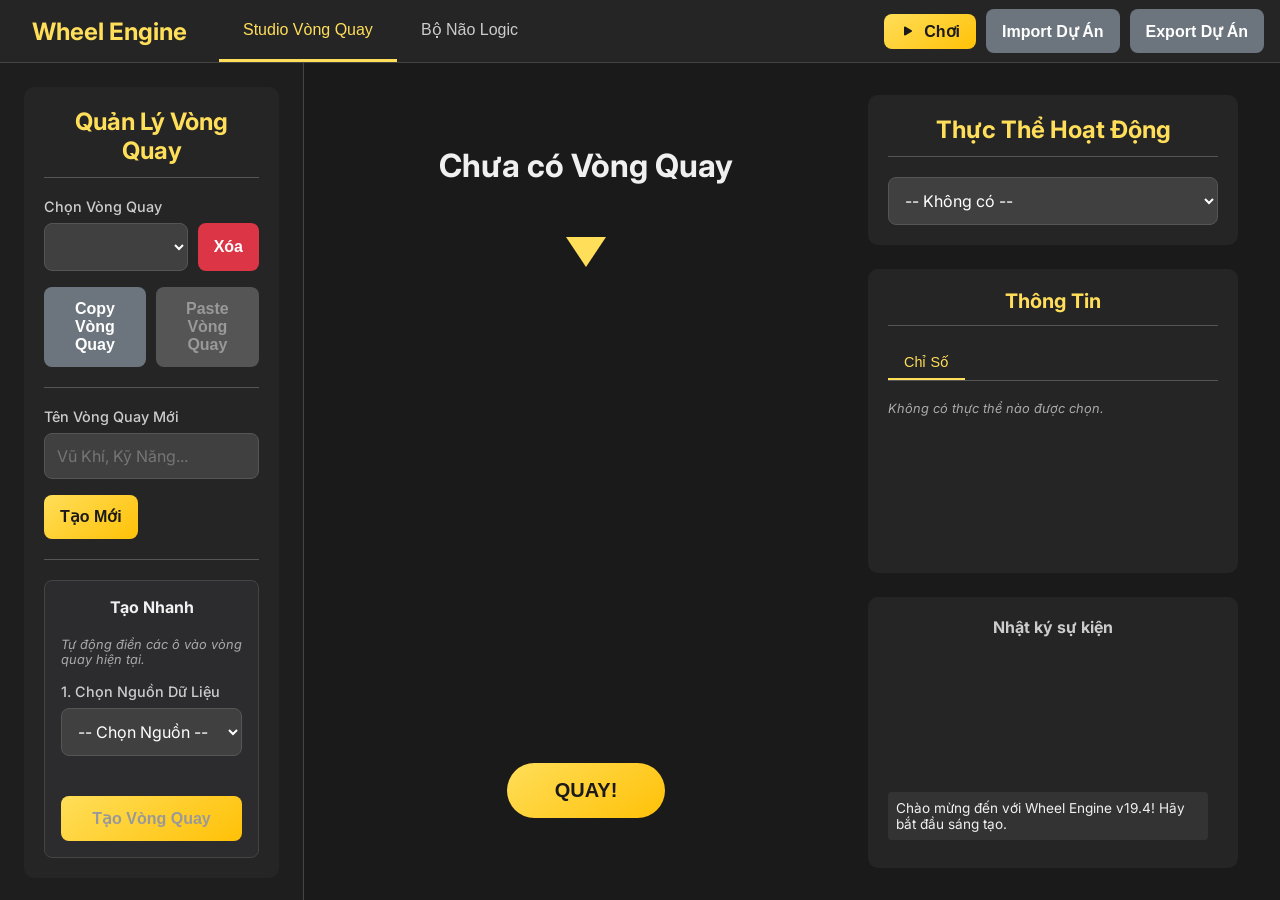
==== commit b6701861: "Version 1.0.2" ====
--- a/index.html
+++ b/index.html
@@ -3,7 +3,10 @@
 <head>
     <meta charset="UTF-8">
     <meta name="viewport" content="width=device-width, initial-scale=1.0">
-    <title>Wheel Engine - v19.0 (Final Polish)</title>
+    <title>Wheel Engine</title>
+    
+    <link rel="icon" href="data:image/svg+xml,%3Csvg xmlns='http://www.w3.org/2000/svg' viewBox='0 0 100 100'%3E%3Cpath fill='%236c757d' d='M90,50a40,40 0 0,1-40,40a40,40 0 0,1-40-40a40,40 0 0,1 40-40a40,40 0 0,1 40,40ZM50,20a30,30 0 1,0 0,60a30,30 0 1,0 0-60Z'%3E%3C/path%3E%3Cpath fill='%236c757d' d='M50,0a10,10 0 0,0-5,1.7V15h10V1.7A10,10 0 0,0 50,0Z'%3E%3C/path%3E%3Cpath fill='%236c757d' d='M50,85a10,10 0 0,0-5,1.7V100h10V86.7A10,10 0 0,0 50,85Z'%3E%3C/path%3E%3Cpath fill='%236c757d' d='M13.3,15a10,10 0 0,0-11.6,5L15,25V15Z'%3E%3C/path%3E%3Cpath fill='%236c757d' d='M86.7,85a10,10 0 0,0 11.6-5L85,75V85Z'%3E%3C/path%3E%3Cpath fill='%236c757d' d='M1.7,45a10,10 0 0,0 0,10H15V45Z'%3E%3C/path%3E%3Cpath fill='%236c757d' d='M98.3,55a10,10 0 0,0 0-10H85V55Z'%3E%3C/path%3E%3Cpath fill='%236c757d' d='M13.3,85a10,10 0 0,0-11.6-5L15,75V85Z'%3E%3C/path%3E%3Cpath fill='%236c757d' d='M86.7,15a10,10 0 0,0 11.6,5L85,25V15Z'%3E%3C/path%3E%3Cpath fill='%23ffde59' d='M58,25L42,55h15l-20,20 28-30H50Z'%3E%3C/path%3E%3C/svg%3E">
+    
     <link rel="stylesheet" href="style.css">
     <link rel="preconnect" href="https://fonts.googleapis.com">
     <link rel="preconnect" href="https://fonts.gstatic.com" crossorigin>
@@ -104,8 +107,8 @@
                                 <label for="segment-removal-mode">Chế độ xóa ô sau khi trúng</label>
                                 <select id="segment-removal-mode">
                                     <option value="none">Không xóa</option>
-                                    <option value="temporary">Xóa Tạm Thời (Trong chuỗi quay)</option>
-                                    <option value="permanent">Xóa Vĩnh Viễn (Hủy diệt)</option>
+                                    <option value="temporary">Xóa Tạm Thời</option>
+                                    <option value="permanent">Xóa Vĩnh Viễn</option>
                                 </select>
                             </div>
                             <div class="form-group"><label for="default-link">Liên kết mặc định</label><select id="default-link"></select></div>
@@ -259,7 +262,7 @@
                                 <div class="action-group">
                                     <div class="action-header">
                                         <input type="checkbox" id="action-conditional-enabled" class="custom-checkbox">
-                                        <label for="action-conditional-enabled">Điều Kiện Quay Lại (Bảo Hiểm)</label>
+                                        <label for="action-conditional-enabled">Điều Kiện Quay Lại</label>
                                         <span class="action-summary"></span>
                                     </div>
                                     <div class="action-details" id="action-conditional-details">
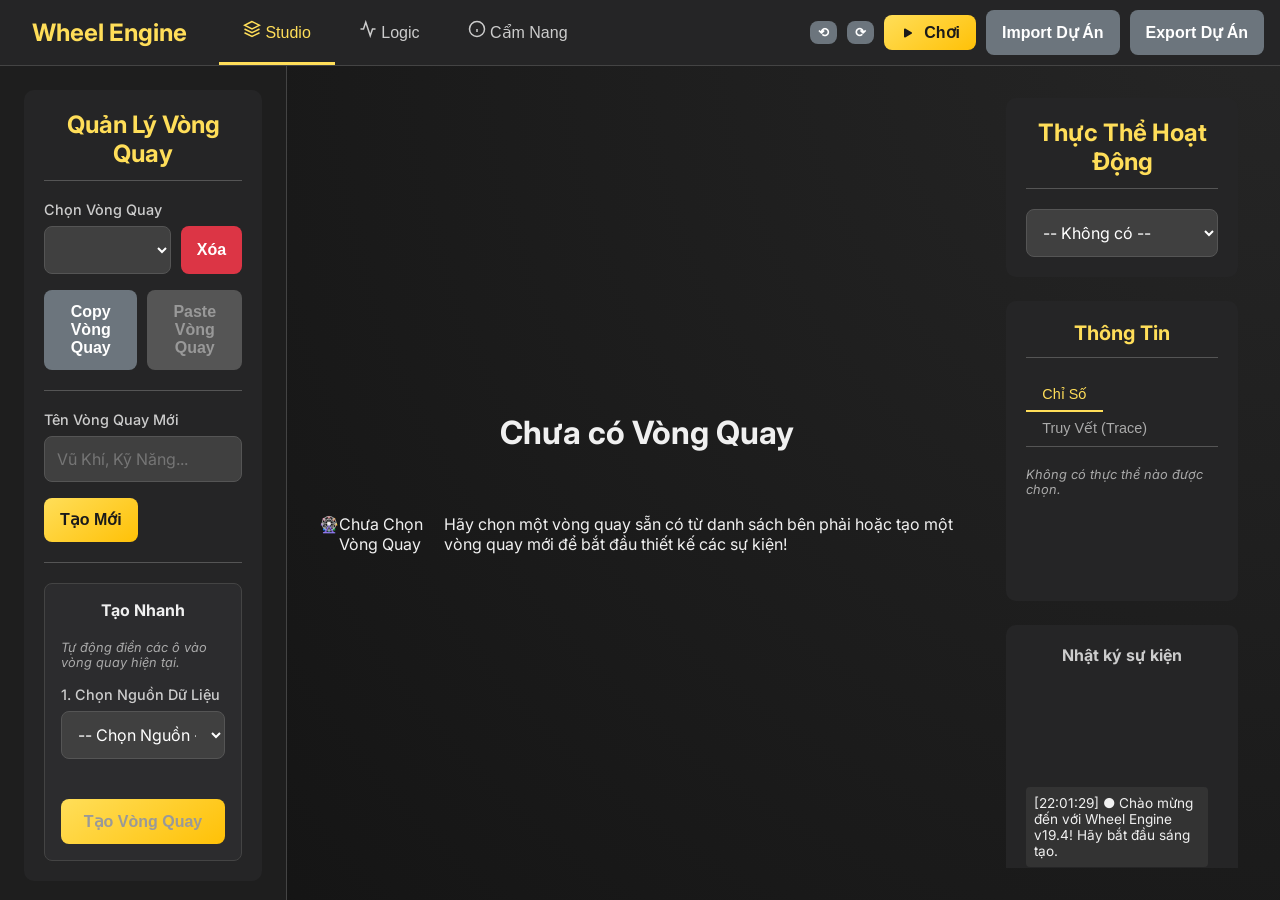
==== commit 14f0c15c: "feat: enhance base stats tracking, status system, jumpToWheel functionality, and conditional rules O" ====
--- a/index.html
+++ b/index.html
@@ -3,28 +3,36 @@
 <head>
     <meta charset="UTF-8">
     <meta name="viewport" content="width=device-width, initial-scale=1.0">
-    <title>Wheel Engine</title>
+    <title>Wheel Engine v19.4 - Premium</title>
     
     <link rel="icon" href="data:image/svg+xml,%3Csvg xmlns='http://www.w3.org/2000/svg' viewBox='0 0 100 100'%3E%3Cpath fill='%236c757d' d='M90,50a40,40 0 0,1-40,40a40,40 0 0,1-40-40a40,40 0 0,1 40-40a40,40 0 0,1 40,40ZM50,20a30,30 0 1,0 0,60a30,30 0 1,0 0-60Z'%3E%3C/path%3E%3Cpath fill='%236c757d' d='M50,0a10,10 0 0,0-5,1.7V15h10V1.7A10,10 0 0,0 50,0Z'%3E%3C/path%3E%3Cpath fill='%236c757d' d='M50,85a10,10 0 0,0-5,1.7V100h10V86.7A10,10 0 0,0 50,85Z'%3E%3C/path%3E%3Cpath fill='%236c757d' d='M13.3,15a10,10 0 0,0-11.6,5L15,25V15Z'%3E%3C/path%3E%3Cpath fill='%236c757d' d='M86.7,85a10,10 0 0,0 11.6-5L85,75V85Z'%3E%3C/path%3E%3Cpath fill='%236c757d' d='M1.7,45a10,10 0 0,0 0,10H15V45Z'%3E%3C/path%3E%3Cpath fill='%236c757d' d='M98.3,55a10,10 0 0,0 0-10H85V55Z'%3E%3C/path%3E%3Cpath fill='%236c757d' d='M13.3,85a10,10 0 0,0-11.6-5L15,75V85Z'%3E%3C/path%3E%3Cpath fill='%236c757d' d='M86.7,15a10,10 0 0,0 11.6,5L85,25V15Z'%3E%3C/path%3E%3Cpath fill='%23ffde59' d='M58,25L42,55h15l-20,20 28-30H50Z'%3E%3C/path%3E%3C/svg%3E">
     
     <link rel="stylesheet" href="style.css">
-    <link rel="preconnect" href="https://fonts.googleapis.com">
-    <link rel="preconnect" href="https://fonts.gstatic.com" crossorigin>
-    <link href="https://fonts.googleapis.com/css2?family=Inter:wght@400;500;700&display=swap" rel="stylesheet">
+    <link href="https://fonts.googleapis.com/css2?family=Inter:wght@400;600;700&family=Outfit:wght@300;400;600;800&display=swap" rel="stylesheet">
+    <script src="https://cdn.jsdelivr.net/npm/canvas-confetti@1.6.0/dist/confetti.browser.min.js"></script>
     <script type="text/javascript" src="https://unpkg.com/vis-network/standalone/umd/vis-network.min.js"></script>
-    <style type="text/css">
-        #logic-map-container { width: 100%; height: 100%; background-color: #1a1a1a; border-radius: 10px; }
-    </style>
 </head>
 <body>
     <div class="app-container">
         <header class="app-header">
             <h1>Wheel Engine</h1>
             <nav class="main-nav">
-                <button class="nav-link active" data-page="wheel-studio">Studio Vòng Quay</button>
-                <button class="nav-link" data-page="logic-brain">Bộ Não Logic</button>
+                <button class="nav-link active" data-page="wheel-studio">
+                    <svg viewBox="0 0 24 24" width="18" height="18" fill="none" stroke="currentColor" stroke-width="2"><path d="M12 2L2 7l10 5 10-5-10-5zM2 17l10 5 10-5M2 12l10 5 10-5"/></svg>
+                    Studio
+                </button>
+                <button class="nav-link" data-page="logic-brain">
+                    <svg viewBox="0 0 24 24" width="18" height="18" fill="none" stroke="currentColor" stroke-width="2"><path d="M22 12h-4l-3 9L9 3l-3 9H2"/></svg>
+                    Logic
+                </button>
+                <button class="nav-link" data-page="manual">
+                    <svg viewBox="0 0 24 24" width="18" height="18" fill="none" stroke="currentColor" stroke-width="2"><circle cx="12" cy="12" r="10"/><path d="M12 16v-4M12 8h.01"/></svg>
+                    Cẩm Nang
+                </button>
             </nav>
             <div class="header-actions">
+                <button id="undo-btn" class="btn btn-secondary btn-sm" title="Hoàn tác (Ctrl+Z)">⟲</button>
+                <button id="redo-btn" class="btn btn-secondary btn-sm" title="Làm lại (Ctrl+Y)">⟳</button>
                 <button id="toggle-mode-btn" class="btn btn-primary">
                      <svg xmlns="http://www.w3.org/2000/svg" width="16" height="16" fill="currentColor" class="bi bi-play-fill" viewBox="0 0 16 16">
                         <path d="M11.596 8.697l-6.363 3.692c-.54.313-1.233-.066-1.233-.697V4.308c0-.63.692-1.01 1.233-.696l6.363 3.692a.802.802 0 0 1 0 1.393z"/>
@@ -246,6 +254,19 @@
                                     </div>
                                     <div class="action-details" id="action-goToWheel-details"><select id="action-target-wheel"></select></div>
                                 </div>
+                                <div class="action-group">
+                                    <div class="action-header">
+                                        <input type="checkbox" id="action-jumpToWheel-enabled" class="custom-checkbox">
+                                        <label for="action-jumpToWheel-enabled">Nhảy Vòng Quay (Luck)</label>
+                                        <span class="action-summary"></span>
+                                    </div>
+                                    <div class="action-details" id="action-jumpToWheel-details">
+                                        <select id="action-jump-target-wheel">
+                                            <option value="lowest_bs_source">Vòng quay nguồn chỉ số cơ bản thấp nhất</option>
+                                            <option value="highest_bs_source">Vòng quay nguồn chỉ số cơ bản cao nhất</option>
+                                        </select>
+                                    </div>
+                                </div>
                                  <div class="action-group">
                                     <div class="action-header">
                                         <input type="checkbox" id="action-playSound-enabled" class="custom-checkbox">
@@ -270,6 +291,39 @@
                                        <div class="condition-row"><select id="condition-operator"><option value="<=">&lt;=</option><option value=">=">&gt;=</option><option value="==">==</option><option value="<">&lt;</option><option value=">">&gt;</option></select><input type="number" id="condition-value" value="3"></div>
                                        <p class="condition-text">thì được quay lại tối đa:</p>
                                        <div class="condition-row"><input type="number" id="condition-rerolls" value="1" min="1"><span>lần.</span></div>
+                                    </div>
+                                </div>
+                                <div class="action-group">
+                                    <div class="action-header">
+                                        <input type="checkbox" id="action-applyStatus-enabled" class="custom-checkbox">
+                                        <label for="action-applyStatus-enabled">Nhận Trạng Thái</label>
+                                        <span class="action-summary"></span>
+                                    </div>
+                                    <div class="action-details" id="action-applyStatus-details" style="flex-direction: column; gap: 0.5rem; display: none;">
+                                        <div class="form-row">
+                                            <div class="form-group"><label>Tên trạng thái</label><input type="text" id="action-status-name" placeholder="Cursed"></div>
+                                            <div class="form-group"><label>Mô tả</label><input type="text" id="action-status-desc" placeholder="Chỉ số cao nhất là 4"></div>
+                                        </div>
+                                         <div class="form-row">
+                                             <div class="form-group"><label>Loại thời gian</label><select id="action-status-dur-type"><option value="turn_count">Số lượt</option><option value="wheel_end">Hết khi đổi vòng quay</option></select></div>
+                                             <div class="form-group"><label>Giá trị thời gian</label><input type="text" id="action-status-dur-val" placeholder="3, Vòng_Quay_Khác"></div>
+                                         </div>
+                                         <div class="form-row" id="action-status-target-wheel-row" style="display: none;">
+                                             <div class="form-group"><label>Vòng quay kết thúc</label><input type="text" id="action-status-target-wheel" placeholder="Tên vòng quay cụ thể (để trống = bất kỳ vòng quay nào)"></div>
+                                         </div>
+                                        <label style="margin-top: 0.5rem; display: block; font-weight: bold;">Hiệu ứng chỉ số:</label>
+                                        <div id="segment-status-effects-container" style="margin-bottom: 0.5rem;"></div>
+                                        <button id="add-segment-status-effect-btn" class="btn btn-secondary btn-sm" type="button" style="align-self: flex-start;">+ Thêm hiệu ứng</button>
+                                    </div>
+                                </div>
+                                <div class="action-group">
+                                    <div class="action-header">
+                                        <input type="checkbox" id="action-removeStatus-enabled" class="custom-checkbox">
+                                        <label for="action-removeStatus-enabled">Xóa Trạng Thái</label>
+                                        <span class="action-summary"></span>
+                                    </div>
+                                    <div class="action-details" id="action-removeStatus-details" style="display: none;">
+                                        <div class="form-group"><label>Tên trạng thái cần xóa</label><input type="text" id="action-status-remove-name" placeholder="Cursed"></div>
                                     </div>
                                 </div>
                             </div>
@@ -311,10 +365,16 @@
                             <h2 id="sidebar-title">Thông Tin</h2>
                             <nav id="sidebar-nav">
                                 <button class="sidebar-tab-btn active" data-tab="stats-tab">Chỉ Số</button>
+                                <button class="sidebar-tab-btn" data-tab="trace-tab">Truy Vết (Trace)</button>
                             </nav>
                             <div id="sidebar-tab-content">
                                 <div id="stats-tab" class="sidebar-tab active">
                                     <div id="entity-stats-display"></div>
+                                </div>
+                                <div id="trace-tab" class="sidebar-tab">
+                                    <div id="logic-trace-display" class="trace-container">
+                                        <p class="form-hint">Quay để xem lịch sử thực thi logic.</p>
+                                    </div>
                                 </div>
                             </div>
                         </div>
@@ -334,6 +394,7 @@
                     <button class="sub-nav-link" data-subpage="item-database">Kho Báu (Vật Phẩm)</button>
                     <button class="sub-nav-link" data-subpage="tag-manager">Quản Lý Tags</button>
                     <button class="sub-nav-link" data-subpage="logic-map">Sơ Đồ Logic</button>
+                    <button class="sub-nav-link" data-subpage="project-settings">Cài Đặt & Giao Diện</button>
                 </nav>
                 <div id="templates-rules-subpage" class="logic-sub-page active">
                     <div class="logic-sidebar">
@@ -385,10 +446,30 @@
                             <hr>
                             <button id="add-rule-btn" class="btn btn-primary">Thêm Luật Mới</button>
                         </div>
+                        <div class="panel-section">
+                            <h2>Thư Viện Logic (Templates)</h2>
+                            <p class="form-hint">Tạo nhanh các chuỗi logic có sẵn hoặc tự định nghĩa.</p>
+                            <div class="form-group" style="margin-bottom: 0.5rem;">
+                                <select id="logic-template-preset-select" style="width: 100%; padding: 0.4rem; font-size: 0.9rem;">
+                                    <option value="">-- Chọn Mẫu cấu trúc logic --</option>
+                                    <optgroup label="Mẫu có sẵn (Predefined)">
+                                        <option value="preset-stat-up">Tăng chỉ số RPG (Macro)</option>
+                                        <option value="preset-cursed-logic">Hạn chế chỉ số Cursed (Luật)</option>
+                                        <option value="preset-equip-replacer">Thay thế vật phẩm hiếm (Luật)</option>
+                                    </optgroup>
+                                    <optgroup id="user-saved-templates-group" label="Mẫu đã lưu (Custom)">
+                                    </optgroup>
+                                </select>
+                            </div>
+                            <button id="apply-logic-template-btn" class="btn btn-secondary" style="width: 100%;">Tạo từ Mẫu đã chọn</button>
+                        </div>
                     </div>
                     <div id="logic-editor" class="panel-section">
                         <div id="macro-editor-content" style="display: none;">
-                            <h2 id="macro-editor-title">Chỉnh Sửa Macro</h2>
+                            <div style="display: flex; justify-content: space-between; align-items: center; margin-bottom: 1rem;">
+                                <h2 id="macro-editor-title" style="margin-bottom: 0;">Chỉnh Sửa Macro</h2>
+                                <button id="save-macro-as-template-btn" class="btn btn-secondary btn-sm">Lưu thành Mẫu</button>
+                            </div>
                             <div class="form-group">
                                 <label for="macro-name-input">Tên Macro</label>
                                 <input type="text" id="macro-name-input">
@@ -404,7 +485,10 @@
                             <div class="form-group"> <label>Công thức</label> <input type="text" id="computed-variable-formula" placeholder="suc_manh_base + nhanh_nhen_base"></div>
                         </div>
                         <div id="rule-editor-content" style="display: none;">
-                            <h2 id="rule-editor-title">Chỉnh Sửa Luật</h2>
+                            <div style="display: flex; justify-content: space-between; align-items: center; margin-bottom: 1rem;">
+                                <h2 id="rule-editor-title" style="margin-bottom: 0;">Chỉnh Sửa Luật</h2>
+                                <button id="save-rule-as-template-btn" class="btn btn-secondary btn-sm">Lưu thành Mẫu</button>
+                            </div>
                             <div class="form-group"><label for="rule-name-input">Tên Luật</label><input type="text" id="rule-name-input"></div>
                             <div id="rule-blocks-container"></div>
                             <div class="btn-container">
@@ -418,8 +502,13 @@
                 <div id="entities-subpage" class="logic-sub-page">
                     <div class="logic-sidebar">
                         <div class="panel-section">
-                            <h2>Danh sách Thực Thể</h2>
-                            <ul id="entity-list"></ul>
+                            <div class="panel-section-header">
+                                <h2>Thực Thể</h2>
+                                <div class="search-box">
+                                    <input type="text" id="entity-search-input" placeholder="Tìm kiếm...">
+                                </div>
+                            </div>
+                            <ul id="entity-list" class="list-container"></ul>
                             <hr>
                             <div class="form-row">
                                 <input type="text" id="new-entity-name" placeholder="Tên thực thể mới...">
@@ -458,15 +547,23 @@
                              <h3>Các Kho Chứa</h3>
                              <div id="entity-collections-list"></div>
                         </div>
-                        <p id="entity-editor-placeholder">Chọn một thực thể từ cột trái để chỉnh sửa.</p>
+                        <div id="entity-editor-placeholder" class="editor-placeholder">
+                            <svg viewBox="0 0 24 24" fill="none" stroke="currentColor" stroke-width="2"><path d="M17 21v-2a4 4 0 0 0-4-4H5a4 4 0 0 0-4 4v2"/><circle cx="9" cy="7" r="4"/><path d="M23 21v-2a4 4 0 0 0-3-3.87"/><path d="M16 3.13a4 4 0 0 1 0 7.75"/></svg>
+                            <p>Chọn một thực thể từ cột trái để chỉnh sửa</p>
+                        </div>
                     </div>
                 </div>
                 <div id="item-database-subpage" class="logic-sub-page">
                     <div class="logic-sidebar">
                         <div class="panel-section">
-                            <h2>Kho Báu</h2>
+                            <div class="panel-section-header">
+                                <h2>Kho Báu</h2>
+                                <div class="search-box">
+                                    <input type="text" id="item-search-input" placeholder="Tìm tên hoặc tag...">
+                                </div>
+                            </div>
                             <p class="form-hint">Nơi định nghĩa tất cả vật phẩm trong dự án.</p>
-                            <div id="item-database-list-container"></div>
+                            <div id="item-database-list-container" class="list-container"></div>
                         </div>
                     </div>
                     <div id="item-editor" class="panel-section">
@@ -497,20 +594,32 @@
                                 <input type="text" id="item-tags-input" list="tag-suggestions" placeholder="Gõ tên tag và nhấn Enter...">
                                 <div id="item-tags-display" class="tags-display-container"></div>
                             </div>
+                            <div class="form-group">
+                                <label for="item-priority-input">Độ Hiếm / Ưu tiên (1 là Cao Nhất)</label>
+                                <input type="number" id="item-priority-input" min="1" max="100" value="10">
+                            </div>
                              <hr>
                              <h3>Hiệu Ứng Cộng Chỉ Số</h3>
                              <div id="item-effects-container"></div>
                              <button id="add-item-effect-btn" class="btn btn-secondary btn-add-action">+ Thêm Hiệu Ứng</button>
                         </div>
-                        <p id="item-editor-placeholder">Chọn một vật phẩm từ cột trái để chỉnh sửa.</p>
+                        <div id="item-editor-placeholder" class="editor-placeholder">
+                            <svg viewBox="0 0 24 24" fill="none" stroke="currentColor" stroke-width="2"><path d="M20.84 4.61a5.5 5.5 0 0 0-7.78 0L12 5.67l-1.06-1.06a5.5 5.5 0 0 0-7.78 7.78l1.06 1.06L12 21.23l7.78-7.78 1.06-1.06a5.5 5.5 0 0 0 0-7.78z"/></svg>
+                            <p>Chọn một vật phẩm từ cột trái để chỉnh sửa</p>
+                        </div>
                     </div>
                 </div>
                 <div id="tag-manager-subpage" class="logic-sub-page">
                      <div class="logic-sidebar">
                         <div class="panel-section">
-                            <h2>Danh Sách Tags</h2>
+                            <div class="panel-section-header">
+                                <h2>Danh Sách Tags</h2>
+                                <div class="search-box">
+                                    <input type="text" id="tag-search-input" placeholder="Tìm kiếm tag...">
+                                </div>
+                            </div>
                             <p class="form-hint">Quản lý tất cả tag trong dự án của bạn.</p>
-                            <ul id="tag-manager-list"></ul>
+                            <ul id="tag-manager-list" class="list-container"></ul>
                             <hr>
                              <div class="form-group">
                                 <label for="new-tag-name-input">Tên Tag Mới</label>
@@ -535,11 +644,96 @@
                                 <input type="file" id="tag-icon-upload" accept="image/*" class="image-upload-input">
                             </div>
                         </div>
-                        <p id="tag-editor-placeholder">Chọn một tag từ cột trái để chỉnh sửa.</p>
+                        <div id="tag-editor-placeholder" class="editor-placeholder">
+                            <svg viewBox="0 0 24 24" fill="none" stroke="currentColor" stroke-width="2"><path d="M20.59 13.41l-7.17 7.17a2 2 0 0 1-2.83 0L2 12V2h10l8.59 8.59a2 2 0 0 1 0 2.82zM7 7h.01"/></svg>
+                            <p>Chọn một tag từ cột trái để chỉnh sửa</p>
+                        </div>
+                    </div>
+                </div>
+                <div id="project-settings-subpage" class="logic-sub-page">
+                    <div class="logic-sidebar">
+                        <div class="panel-section">
+                            <h2>Giao Diện Dự Án</h2>
+                            <div class="form-group">
+                                <label for="theme-accent-color">Màu Nhấn (Accent Color)</label>
+                                <input type="color" id="theme-accent-color" value="#ffde59">
+                            </div>
+                            <div class="form-group">
+                                <label for="theme-bg-color">Màu Nền (Background)</label>
+                                <input type="color" id="theme-bg-color" value="#0f172a">
+                            </div>
+                            <hr>
+                            <h2>Vòng Quay (Visuals)</h2>
+                            <div class="checkbox-group">
+                                <input type="checkbox" id="show-wheel-border" checked>
+                                <label for="show-wheel-border">Hiển thị Khung (Border)</label>
+                            </div>
+                            <div class="form-group">
+                                <label for="wheel-border-color">Màu Khung</label>
+                                <input type="color" id="wheel-border-color" value="#ffffff">
+                            </div>
+                            <div class="form-group">
+                                <label for="wheel-border-width">Độ dày Khung (px)</label>
+                                <input type="number" id="wheel-border-width" value="5" min="0" max="20">
+                            </div>
+                        </div>
+                    </div>
+                    <div class="panel-section">
+                        <h2>Tùy Chỉnh Nâng Cao</h2>
+                        <p class="form-hint">Cấu hình hành vi hệ thống.</p>
+                        <div class="checkbox-group">
+                            <input type="checkbox" id="enable-confetti" checked>
+                            <label for="enable-confetti">Hiệu ứng Pháo hoa khi trúng đồ hiếm</label>
+                        </div>
+                        <div class="checkbox-group">
+                            <input type="checkbox" id="auto-backup-toggle" checked>
+                            <label for="auto-backup-toggle">Tự động sao lưu (Auto-Backup)</label>
+                        </div>
+                        <div id="backup-restore-section" style="margin-top: 1rem; display: flex; flex-direction: column; gap: 0.5rem;">
+                            <label style="font-weight: 500; font-size: 0.9rem; color: #ccc;">Bản sao lưu gần đây:</label>
+                            <select id="backup-list-select" style="padding: 0.5rem; font-size: 0.9rem;">
+                                <option value="">-- Không có bản sao lưu nào --</option>
+                            </select>
+                            <button id="restore-backup-btn" class="btn btn-secondary btn-sm" style="width: fit-content;">Khôi phục từ Bản sao lưu</button>
+                        </div>
+                        <hr>
+                        <div class="btn-container">
+                            <button id="reset-to-default-style-btn" class="btn btn-secondary">Đặt lại Giao diện mặc định</button>
+                        </div>
                     </div>
                 </div>
                 <div id="logic-map-subpage" class="logic-sub-page">
                     <div id="logic-map-container"></div>
+                </div>
+            </div>
+            <div id="manual-page" class="app-page">
+                <div class="manual-content panel-section" style="max-width: 1000px; margin: 2rem auto; padding: 2.5rem;">
+                    <h1 style="color: var(--primary-yellow); margin-bottom: 2rem; border-bottom: 2px solid var(--glass-border); padding-bottom: 1rem;">Cẩm Nang Wheel Engine Premium</h1>
+                    
+                    <div class="manual-grid">
+                        <div class="manual-card">
+                            <h3>Vòng Quay (Studio)</h3>
+                            <p>Nơi thiết kế vòng quay của bạn. Bạn có thể tùy chỉnh màu sắc, trọng số (tỉ lệ) và hành động khi trúng ô.</p>
+                            <ul style="margin-top: 10px; padding-left: 20px; font-size: 0.9rem;">
+                                <li>Kéo thả Vật phẩm/Thực thể vào danh sách để tạo ô mới.</li>
+                                <li>Dùng <strong>Undo/Redo</strong> để hoàn tác lỗi.</li>
+                            </ul>
+                        </div>
+                        <div class="manual-card">
+                            <h3>Bộ Não Logic</h3>
+                            <p>Trung tâm xử lý mọi biến số và quy tắc. Chia làm nhiều tab nhỏ:</p>
+                            <ul style="margin-top: 10px; padding-left: 20px; font-size: 0.9rem;">
+                                <li><strong>Mẫu:</strong> Định nghĩa các chỉ số (HP, MP...) cho mọi thực thể.</li>
+                                <li><strong>Luật:</strong> Tạo các điều kiện NẾU-THÌ phức tạp.</li>
+                                <li><strong>Sơ đồ:</strong> Xem cách các vòng quay liên kết với nhau.</li>
+                            </ul>
+                        </div>
+                        <div class="manual-card">
+                            <h3>Công Thức & Biến Số</h3>
+                            <p>Sử dụng dấu ngoặc vuông <code>[]</code> để truy cập biến của thực thể đang chọn.</p>
+                            <p style="font-size: 0.9rem; opacity: 0.8; margin-top: 5px;">Ví dụ: <code>[HP] + [SỨC_MẠNH] * 2</code></p>
+                        </div>
+                    </div>
                 </div>
             </div>
         </main>
@@ -555,6 +749,8 @@
     <datalist id="variable-suggestions-action"></datalist>
     <datalist id="item-suggestions"></datalist>
     <datalist id="tag-suggestions"></datalist>
+    <script src="https://cdn.jsdelivr.net/npm/vis-network@9.1.2/dist/vis-network.min.js"></script>
+    <script src="https://cdn.jsdelivr.net/npm/canvas-confetti@1.6.0/dist/confetti.browser.min.js"></script>
     <script src="script.js"></script>
 </body>
 </html>
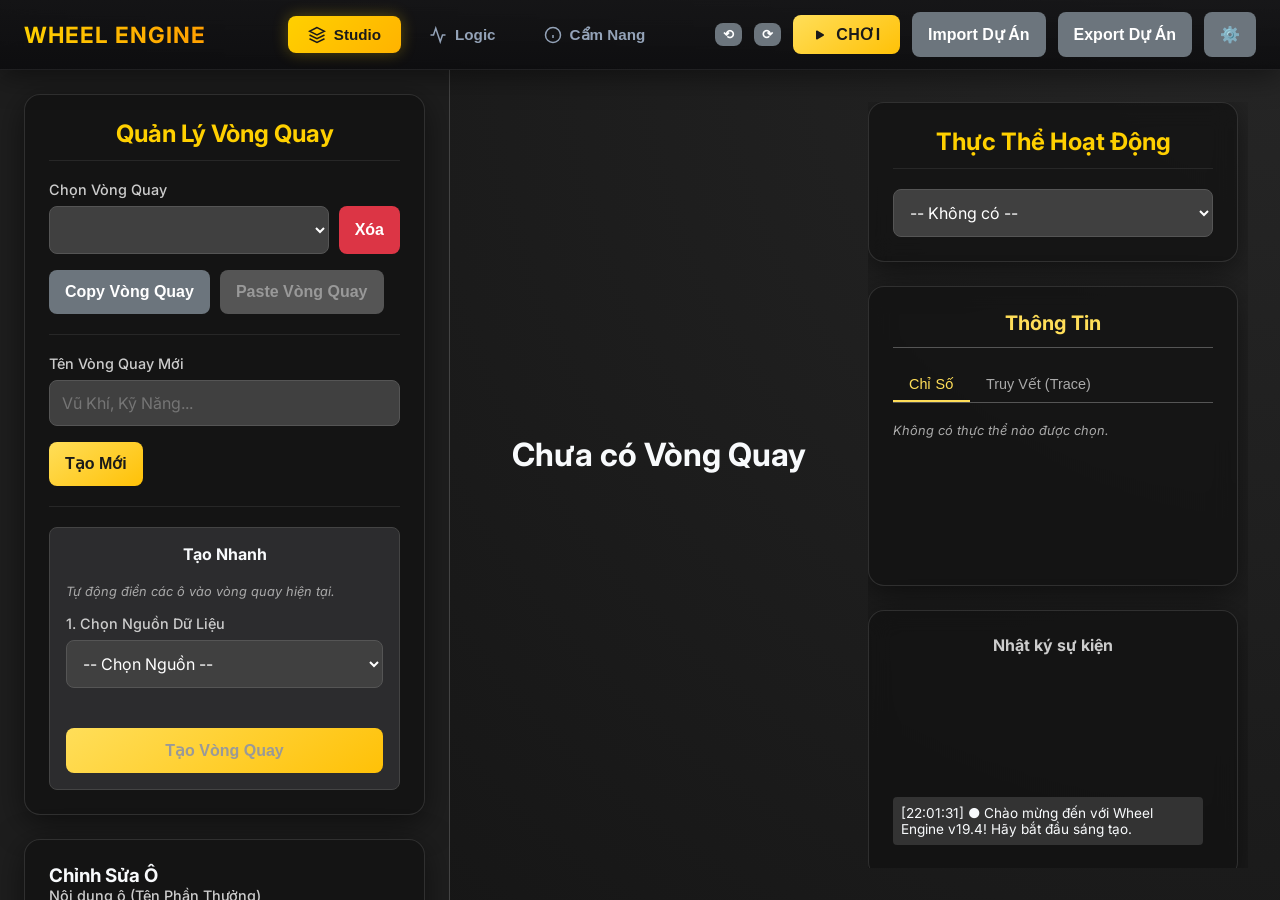
==== commit 70b73d45: "fix: critical loadWheel/processSpinResult bugs, wire inline applyStatus/removeStatus UI - Fix loadWh" ====
--- a/index.html
+++ b/index.html
@@ -6,6 +6,7 @@
     <title>Wheel Engine v19.4 - Premium</title>
     
     <link rel="icon" href="data:image/svg+xml,%3Csvg xmlns='http://www.w3.org/2000/svg' viewBox='0 0 100 100'%3E%3Cpath fill='%236c757d' d='M90,50a40,40 0 0,1-40,40a40,40 0 0,1-40-40a40,40 0 0,1 40-40a40,40 0 0,1 40,40ZM50,20a30,30 0 1,0 0,60a30,30 0 1,0 0-60Z'%3E%3C/path%3E%3Cpath fill='%236c757d' d='M50,0a10,10 0 0,0-5,1.7V15h10V1.7A10,10 0 0,0 50,0Z'%3E%3C/path%3E%3Cpath fill='%236c757d' d='M50,85a10,10 0 0,0-5,1.7V100h10V86.7A10,10 0 0,0 50,85Z'%3E%3C/path%3E%3Cpath fill='%236c757d' d='M13.3,15a10,10 0 0,0-11.6,5L15,25V15Z'%3E%3C/path%3E%3Cpath fill='%236c757d' d='M86.7,85a10,10 0 0,0 11.6-5L85,75V85Z'%3E%3C/path%3E%3Cpath fill='%236c757d' d='M1.7,45a10,10 0 0,0 0,10H15V45Z'%3E%3C/path%3E%3Cpath fill='%236c757d' d='M98.3,55a10,10 0 0,0 0-10H85V55Z'%3E%3C/path%3E%3Cpath fill='%236c757d' d='M13.3,85a10,10 0 0,0-11.6-5L15,75V85Z'%3E%3C/path%3E%3Cpath fill='%236c757d' d='M86.7,15a10,10 0 0,0 11.6,5L85,25V15Z'%3E%3C/path%3E%3Cpath fill='%23ffde59' d='M58,25L42,55h15l-20,20 28-30H50Z'%3E%3C/path%3E%3C/svg%3E">
+
     
     <link rel="stylesheet" href="style.css">
     <link href="https://fonts.googleapis.com/css2?family=Inter:wght@400;600;700&family=Outfit:wght@300;400;600;800&display=swap" rel="stylesheet">
@@ -42,6 +43,7 @@
                 <button id="import-btn" class="btn btn-secondary">Import Dự Án</button>
                 <button id="export-btn" class="btn btn-secondary">Export Dự Án</button>
                 <input type="file" id="import-file-input" accept=".json" style="display: none;">
+                <button id="open-settings-btn" class="btn btn-secondary" title="Cài đặt hệ thống">⚙️</button>
             </div>
         </header>
 
@@ -394,7 +396,6 @@
                     <button class="sub-nav-link" data-subpage="item-database">Kho Báu (Vật Phẩm)</button>
                     <button class="sub-nav-link" data-subpage="tag-manager">Quản Lý Tags</button>
                     <button class="sub-nav-link" data-subpage="logic-map">Sơ Đồ Logic</button>
-                    <button class="sub-nav-link" data-subpage="project-settings">Cài Đặt & Giao Diện</button>
                 </nav>
                 <div id="templates-rules-subpage" class="logic-sub-page active">
                     <div class="logic-sidebar">
@@ -433,6 +434,12 @@
                             <ul id="macros-list"></ul>
                             <hr>
                             <button id="add-macro-btn" class="btn btn-primary">Thêm Macro Mới</button>
+                        </div>
+                        <div class="panel-section">
+                            <h2>Trạng Thái (Status)</h2>
+                            <ul id="status-list"></ul>
+                            <hr>
+                            <button id="add-status-btn" class="btn btn-primary">Thêm Trạng Thái Mới</button>
                         </div>
                         <div class="panel-section">
                             <h2>Biến Tính Toán</h2>
@@ -480,6 +487,74 @@
                                 <button id="add-macro-action-btn" class="btn btn-secondary btn-add-action">+ Thêm hành động</button>
                             </div>
                         </div>
+                        <div id="status-editor-content" style="display: none;">
+                            <h2 id="status-editor-title">Chỉnh Sửa Trạng Thái</h2>
+                            <div class="form-group">
+                                <label for="status-name-input">Tên Trạng Thái</label>
+                                <input type="text" id="status-name-input" placeholder="Archetype Mid Buff">
+                            </div>
+                            <div class="form-group">
+                                <label for="status-description-input">Mô tả</label>
+                                <textarea id="status-description-input" rows="2" placeholder="Set low stats to 4..."></textarea>
+                            </div>
+                            
+                            <div class="rule-block">
+                                <h3 class="rule-block-title">KHI CÁC ĐIỀU KIỆN SAU</h3>
+                                <div class="logic-operator-selector">
+                                    <label>Logic:</label>
+                                    <select id="status-logic-operator">
+                                        <option value="AND">AND (Tất cả phải đúng)</option>
+                                        <option value="OR">OR (Ít nhất 1 đúng)</option>
+                                    </select>
+                                </div>
+                                <div id="status-conditions-container"></div>
+                                <button id="add-status-condition-btn" class="btn btn-secondary btn-add-action">+ Thêm điều kiện</button>
+                            </div>
+                            
+                            <div class="rule-block">
+                                <h3 class="rule-block-title">THỰC HIỆN CÁC HÀNH ĐỘNG</h3>
+                                <div id="status-actions-container"></div>
+                                <button id="add-status-action-btn" class="btn btn-secondary btn-add-action">+ Thêm hành động</button>
+                            </div>
+                            
+                            <div class="rule-block">
+                                <h3 class="rule-block-title">KẾT THÚC TRẠNG THÁI</h3>
+                                <div class="form-group">
+                                    <label>Loại kết thúc</label>
+                                    <select id="status-end-type">
+                                        <option value="afterSpins">Sau X lượt quay</option>
+                                        <option value="afterWheel">Sau khi quay xong vòng quay cụ thể</option>
+                                    </select>
+                                </div>
+                                <div class="form-group" id="status-spin-count-group">
+                                    <label for="status-spin-count">Số lượt quay</label>
+                                    <input type="number" id="status-spin-count" value="3" min="1">
+                                </div>
+                                <div class="form-group" id="status-end-wheel-group" style="display: none;">
+                                    <label for="status-end-wheel">Vòng quay kết thúc</label>
+                                    <select id="status-end-wheel"></select>
+                                </div>
+                            </div>
+                            
+                            <div class="rule-block">
+                                <h3 class="rule-block-title">CÀI ĐẶT THỰC THI</h3>
+                                <div class="form-group">
+                                    <label>Thời điểm thực thi</label>
+                                    <select id="status-execution-timing">
+                                        <option value="immediate">Ngay lập tức (Immediate)</option>
+                                        <option value="afterEachSpin">Sau mỗi lượt quay</option>
+                                        <option value="afterFinalSpin">Sau khi toàn bộ kết thúc</option>
+                                    </select>
+                                </div>
+                                <div class="form-group">
+                                    <label>Hành vi khi kích hoạt lại</label>
+                                    <select id="status-stack-behavior">
+                                        <option value="reset">Reset thời gian</option>
+                                        <option value="stack">Tách biệt (Stack)</option>
+                                    </select>
+                                </div>
+                            </div>
+                        </div>
                         <div id="computed-variable-editor-content" style="display: none;">
                             <h2 id="computed-variable-editor-title">Chỉnh Sửa Biến Tính Toán</h2>
                             <div class="form-group"> <label>Công thức</label> <input type="text" id="computed-variable-formula" placeholder="suc_manh_base + nhanh_nhen_base"></div>
@@ -496,7 +571,7 @@
                                 <button id="add-rule-else-btn" class="btn btn-secondary">+ Thêm khối NGƯỢC LẠI (ELSE)</button>
                             </div>
                         </div>
-                        <p id="logic-editor-placeholder">Chọn một mục từ cột trái để chỉnh sửa.</p>
+                        <div id="logic-editor-placeholder"></div>
                     </div>
                 </div>
                 <div id="entities-subpage" class="logic-sub-page">
@@ -547,10 +622,7 @@
                              <h3>Các Kho Chứa</h3>
                              <div id="entity-collections-list"></div>
                         </div>
-                        <div id="entity-editor-placeholder" class="editor-placeholder">
-                            <svg viewBox="0 0 24 24" fill="none" stroke="currentColor" stroke-width="2"><path d="M17 21v-2a4 4 0 0 0-4-4H5a4 4 0 0 0-4 4v2"/><circle cx="9" cy="7" r="4"/><path d="M23 21v-2a4 4 0 0 0-3-3.87"/><path d="M16 3.13a4 4 0 0 1 0 7.75"/></svg>
-                            <p>Chọn một thực thể từ cột trái để chỉnh sửa</p>
-                        </div>
+                        <div id="entity-editor-placeholder" class="editor-placeholder"></div>
                     </div>
                 </div>
                 <div id="item-database-subpage" class="logic-sub-page">
@@ -564,6 +636,11 @@
                             </div>
                             <p class="form-hint">Nơi định nghĩa tất cả vật phẩm trong dự án.</p>
                             <div id="item-database-list-container" class="list-container"></div>
+                            <hr>
+                            <div class="form-row">
+                                <input type="text" id="new-item-name" placeholder="Tên vật phẩm mới...">
+                                <button id="add-item-btn" class="btn btn-primary">Thêm</button>
+                            </div>
                         </div>
                     </div>
                     <div id="item-editor" class="panel-section">
@@ -603,10 +680,7 @@
                              <div id="item-effects-container"></div>
                              <button id="add-item-effect-btn" class="btn btn-secondary btn-add-action">+ Thêm Hiệu Ứng</button>
                         </div>
-                        <div id="item-editor-placeholder" class="editor-placeholder">
-                            <svg viewBox="0 0 24 24" fill="none" stroke="currentColor" stroke-width="2"><path d="M20.84 4.61a5.5 5.5 0 0 0-7.78 0L12 5.67l-1.06-1.06a5.5 5.5 0 0 0-7.78 7.78l1.06 1.06L12 21.23l7.78-7.78 1.06-1.06a5.5 5.5 0 0 0 0-7.78z"/></svg>
-                            <p>Chọn một vật phẩm từ cột trái để chỉnh sửa</p>
-                        </div>
+                        <div id="item-editor-placeholder" class="editor-placeholder"></div>
                     </div>
                 </div>
                 <div id="tag-manager-subpage" class="logic-sub-page">
@@ -644,62 +718,7 @@
                                 <input type="file" id="tag-icon-upload" accept="image/*" class="image-upload-input">
                             </div>
                         </div>
-                        <div id="tag-editor-placeholder" class="editor-placeholder">
-                            <svg viewBox="0 0 24 24" fill="none" stroke="currentColor" stroke-width="2"><path d="M20.59 13.41l-7.17 7.17a2 2 0 0 1-2.83 0L2 12V2h10l8.59 8.59a2 2 0 0 1 0 2.82zM7 7h.01"/></svg>
-                            <p>Chọn một tag từ cột trái để chỉnh sửa</p>
-                        </div>
-                    </div>
-                </div>
-                <div id="project-settings-subpage" class="logic-sub-page">
-                    <div class="logic-sidebar">
-                        <div class="panel-section">
-                            <h2>Giao Diện Dự Án</h2>
-                            <div class="form-group">
-                                <label for="theme-accent-color">Màu Nhấn (Accent Color)</label>
-                                <input type="color" id="theme-accent-color" value="#ffde59">
-                            </div>
-                            <div class="form-group">
-                                <label for="theme-bg-color">Màu Nền (Background)</label>
-                                <input type="color" id="theme-bg-color" value="#0f172a">
-                            </div>
-                            <hr>
-                            <h2>Vòng Quay (Visuals)</h2>
-                            <div class="checkbox-group">
-                                <input type="checkbox" id="show-wheel-border" checked>
-                                <label for="show-wheel-border">Hiển thị Khung (Border)</label>
-                            </div>
-                            <div class="form-group">
-                                <label for="wheel-border-color">Màu Khung</label>
-                                <input type="color" id="wheel-border-color" value="#ffffff">
-                            </div>
-                            <div class="form-group">
-                                <label for="wheel-border-width">Độ dày Khung (px)</label>
-                                <input type="number" id="wheel-border-width" value="5" min="0" max="20">
-                            </div>
-                        </div>
-                    </div>
-                    <div class="panel-section">
-                        <h2>Tùy Chỉnh Nâng Cao</h2>
-                        <p class="form-hint">Cấu hình hành vi hệ thống.</p>
-                        <div class="checkbox-group">
-                            <input type="checkbox" id="enable-confetti" checked>
-                            <label for="enable-confetti">Hiệu ứng Pháo hoa khi trúng đồ hiếm</label>
-                        </div>
-                        <div class="checkbox-group">
-                            <input type="checkbox" id="auto-backup-toggle" checked>
-                            <label for="auto-backup-toggle">Tự động sao lưu (Auto-Backup)</label>
-                        </div>
-                        <div id="backup-restore-section" style="margin-top: 1rem; display: flex; flex-direction: column; gap: 0.5rem;">
-                            <label style="font-weight: 500; font-size: 0.9rem; color: #ccc;">Bản sao lưu gần đây:</label>
-                            <select id="backup-list-select" style="padding: 0.5rem; font-size: 0.9rem;">
-                                <option value="">-- Không có bản sao lưu nào --</option>
-                            </select>
-                            <button id="restore-backup-btn" class="btn btn-secondary btn-sm" style="width: fit-content;">Khôi phục từ Bản sao lưu</button>
-                        </div>
-                        <hr>
-                        <div class="btn-container">
-                            <button id="reset-to-default-style-btn" class="btn btn-secondary">Đặt lại Giao diện mặc định</button>
-                        </div>
+                        <div id="tag-editor-placeholder" class="editor-placeholder"></div>
                     </div>
                 </div>
                 <div id="logic-map-subpage" class="logic-sub-page">
@@ -751,7 +770,60 @@
     <datalist id="tag-suggestions"></datalist>
     <script src="https://cdn.jsdelivr.net/npm/vis-network@9.1.2/dist/vis-network.min.js"></script>
     <script src="https://cdn.jsdelivr.net/npm/canvas-confetti@1.6.0/dist/confetti.browser.min.js"></script>
+    
+    <!-- Settings Modal -->
+    <div id="settings-modal" class="modal" style="display: none; align-items: center; justify-content: center;">
+        <div class="modal-content panel-section" style="max-width: 650px; width: 90%; max-height: 85vh; overflow-y: auto;">
+            <span class="close-modal-btn" id="close-settings-modal" style="float: right; font-size: 1.5rem; cursor: pointer;">&times;</span>
+            <h2 style="margin-bottom: 1.5rem; border-bottom: 1px solid var(--glass-border); padding-bottom: 0.5rem;">Cài Đặt Dự Án</h2>
+            <div style="display: grid; grid-template-columns: 1fr 1fr; gap: 2rem;">
+                <div>
+                    <h3 style="color: var(--primary-yellow); margin-bottom: 1rem;">Giao Diện</h3>
+                    <div class="form-group">
+                        <label for="theme-accent-color">Màu Nhấn (Accent Color)</label>
+                        <input type="color" id="theme-accent-color" value="#ffde59" style="width: 100%;">
+                    </div>
+                    <div class="form-group">
+                        <label for="theme-bg-color">Màu Nền (Background)</label>
+                        <input type="color" id="theme-bg-color" value="#0f172a" style="width: 100%;">
+                    </div>
+                    <hr style="margin: 1.5rem 0;">
+                    <h3 style="color: var(--primary-yellow); margin-bottom: 1rem;">Vòng Quay (Visuals)</h3>
+                    <div class="checkbox-group">
+                        <input type="checkbox" id="show-wheel-border" checked class="custom-checkbox">
+                        <label for="show-wheel-border">Hiển thị Khung (Border)</label>
+                    </div>
+                    <div class="form-group">
+                        <label for="wheel-border-color">Màu Khung</label>
+                        <input type="color" id="wheel-border-color" value="#ffffff" style="width: 100%;">
+                    </div>
+                    <div class="form-group">
+                        <label for="wheel-border-width">Độ dày Khung (px)</label>
+                        <input type="number" id="wheel-border-width" value="5" min="0" max="20" style="width: 100%;">
+                    </div>
+                </div>
+                <div>
+                    <h3 style="color: var(--primary-yellow); margin-bottom: 1rem;">Hệ Thống</h3>
+                    <div class="checkbox-group">
+                        <input type="checkbox" id="enable-confetti" checked class="custom-checkbox">
+                        <label for="enable-confetti">Hiệu ứng Pháo hoa</label>
+                    </div>
+                    <div class="checkbox-group">
+                        <input type="checkbox" id="auto-backup-toggle" checked class="custom-checkbox">
+                        <label for="auto-backup-toggle">Tự động sao lưu (Auto-Backup)</label>
+                    </div>
+                    <div id="backup-restore-section" style="margin-top: 1.5rem; background: rgba(0,0,0,0.2); padding: 1rem; border-radius: 8px;">
+                        <label style="font-weight: 500; font-size: 0.9rem; color: #ccc;">Bản sao lưu gần đây:</label>
+                        <select id="backup-list-select" style="width: 100%; margin: 0.5rem 0;"></select>
+                        <button id="restore-backup-btn" class="btn btn-secondary btn-sm" style="width: 100%;">Khôi phục</button>
+                    </div>
+                    <hr style="margin: 1.5rem 0;">
+                    <button id="reset-to-default-style-btn" class="btn btn-danger" style="width: 100%;">Khôi phục mặc định</button>
+                </div>
+            </div>
+        </div>
+    </div>
+
     <script src="script.js"></script>
 </body>
 </html>
-
--- a/style.css
+++ b/style.css
@@ -1,21 +1,65 @@
-/* CSS Reset and Basic Styles */
+/* --- THEME COLORS & GLASSMORPHISM --- */
+:root {
+    --bg-color: #0d0d0f;
+    --text-color: #f8fafc;
+    --text-muted: #94a3b8;
+    --accent-color: #ffd000;
+    --accent-hover: #e6bb00;
+    --surface-bg: rgba(20, 20, 22, 0.7);
+    --surface-border: rgba(255, 255, 255, 0.08);
+    --glass-bg: rgba(20, 20, 22, 0.75);
+    --glass-border: rgba(255, 255, 255, 0.12);
+    --glass-blur: blur(12px);
+    --danger-color: #ff4757;
+    --success-color: #2ed573;
+}
+
 * { margin: 0; padding: 0; box-sizing: border-box; }
-body { font-family: 'Inter', sans-serif; background-color: #1a1a1a; color: #f0f0f0; display: flex; height: 100vh; overflow: hidden; }
-hr { border: 0; border-top: 1px solid #555; margin: 1.25rem 0; }
+body { font-family: 'Inter', sans-serif; background-color: var(--bg-color); color: var(--text-color); display: flex; height: 100vh; overflow: hidden; }
+hr { border: 0; border-top: 1px solid var(--surface-border); margin: 1.25rem 0; }
 ::-webkit-scrollbar { width: 8px; }
-::-webkit-scrollbar-track { background: #2c2c2e; border-radius: 4px; }
-::-webkit-scrollbar-thumb { background: #666; border-radius: 4px; }
-::-webkit-scrollbar-thumb:hover { background: #888; }
-
+::-webkit-scrollbar-track { background: var(--bg-color); border-radius: 4px; }
+::-webkit-scrollbar-thumb { background: rgba(255, 255, 255, 0.2); border-radius: 4px; border: 2px solid transparent; background-clip: content-box; }
+::-webkit-scrollbar-thumb:hover { background: rgba(255, 255, 255, 0.3); border: 2px solid transparent; background-clip: content-box; }
 /* --- App Architecture --- */
 .app-container { display: flex; flex-direction: column; width: 100%; height: 100%; }
-.app-header { display: flex; align-items: center; padding: 0 1rem 0 2rem; background-color: #252526; border-bottom: 1px solid #444; flex-shrink: 0; position: relative; z-index: 10; }
-.app-header h1 { font-size: 1.5rem; color: #ffde59; margin-right: 2rem; }
-.main-nav { display: flex; flex-grow: 1; }
-.nav-link { padding: 1.25rem 1.5rem; background-color: transparent; border: none; color: #ccc; font-size: 1rem; font-weight: 500; cursor: pointer; transition: all 0.2s; border-bottom: 3px solid transparent; }
-.nav-link:hover { background-color: #333; }
-.nav-link.active { color: #ffde59; border-bottom: 3px solid #ffde59; }
-.header-actions { display: flex; gap: 10px; align-items: center; }
+.app-header { 
+    display: flex; align-items: center; justify-content: space-between;
+    padding: 0 1.5rem; height: 70px;
+    background: linear-gradient(180deg, rgba(20, 20, 22, 0.8) 0%, rgba(13, 13, 15, 0.9) 100%);
+    backdrop-filter: blur(20px);
+    -webkit-backdrop-filter: blur(20px);
+    border-bottom: 1px solid rgba(255, 255, 255, 0.05); 
+    box-shadow: 0 4px 30px rgba(0, 0, 0, 0.5);
+    flex-shrink: 0; position: relative; z-index: 100; 
+}
+.app-header h1 { 
+    font-size: 1.4rem; color: #fff; margin-right: 2rem; 
+    text-transform: uppercase; letter-spacing: 1px;
+    background: linear-gradient(90deg, #ffd000, #ff9f00);
+    -webkit-background-clip: text;
+    -webkit-text-fill-color: transparent;
+}
+.main-nav { display: flex; gap: 0.5rem; height: 100%; align-items: center; }
+.nav-link { 
+    position: relative;
+    padding: 0.6rem 1.25rem; 
+    background-color: transparent; border: none; 
+    color: var(--text-muted); font-size: 0.95rem; font-weight: 600; 
+    cursor: pointer; transition: all 0.3s cubic-bezier(0.4, 0, 0.2, 1); 
+    border-radius: 8px;
+    display: flex; align-items: center; gap: 8px;
+}
+.nav-link:hover { 
+    background-color: rgba(255, 255, 255, 0.08); 
+    color: #fff;
+}
+.nav-link.active { 
+    color: #1a1a1a; 
+    background: linear-gradient(135deg, #ffd000, #ffb300);
+    box-shadow: 0 0 15px rgba(255, 208, 0, 0.3);
+}
+.header-actions { display: flex; gap: 12px; align-items: center; }
 .app-main { flex-grow: 1; display: flex; overflow: hidden; }
 .app-page { display: none; width: 100%; height: 100%; }
 .app-page.active { display: flex; }
@@ -40,7 +84,12 @@
     display: flex;
     align-items: center;
     gap: 8px;
-    padding: 0.5rem 1rem;
+    padding: 0.6rem 1.2rem;
+    font-weight: 700;
+    text-transform: uppercase;
+    letter-spacing: 0.5px;
+    border-radius: 8px;
+    transition: all 0.3s ease;
 }
 
 
@@ -124,8 +173,16 @@
 
 
 /* --- General Panel & Form Styles --- */
-.panel-section { background-color: #252526; border-radius: 10px; padding: 1.25rem; }
-.panel-section > h2 { text-align: center; color: #ffde59; margin-bottom: 1.25rem; padding-bottom: 0.75rem; border-bottom: 1px solid #555; }
+.panel-section { 
+    background: var(--glass-bg); 
+    backdrop-filter: var(--glass-blur); 
+    -webkit-backdrop-filter: var(--glass-blur);
+    border: 1px solid var(--glass-border); 
+    border-radius: 16px; 
+    padding: 1.5rem;
+    box-shadow: 0 8px 32px 0 rgba(0, 0, 0, 0.5);
+}
+.panel-section > h2 { text-align: center; color: var(--accent-color); margin-bottom: 1.25rem; padding-bottom: 0.75rem; border-bottom: 1px solid var(--surface-border); }
 .form-group { display: flex; flex-direction: column; gap: 0.5rem; margin-bottom: 1rem; }
 .form-group label { font-weight: 500; font-size: 0.9rem; color: #ccc; }
 input[type="text"], input[type="number"], select, textarea { width: 100%; padding: 0.75rem; border-radius: 8px; border: 1px solid #555; background-color: #404040; color: #fff; font-size: 1rem; font-family: 'Inter', sans-serif; }
@@ -277,3 +334,46 @@
 .rule-actions-container, .rule-conditions-container { display: flex; flex-direction: column; gap: 0.75rem; }
 .invert-fields { display: none; }
 
+/* Autocomplete Formula Support */
+#autocomplete-dropdown {
+    position: absolute;
+    background: var(--glass-bg);
+    border: 1px solid var(--glass-border);
+    backdrop-filter: var(--glass-blur);
+    border-radius: 8px;
+    max-height: 200px;
+    overflow-y: auto;
+    display: none;
+    z-index: 10000;
+    box-shadow: 0 10px 25px rgba(0,0,0,0.5);
+}
+
+.autocomplete-item {
+    padding: 8px 12px;
+    cursor: pointer;
+    display: flex;
+    justify-content: space-between;
+    align-items: center;
+    color: #f8fafc;
+    border-bottom: 1px solid rgba(255, 255, 255, 0.05);
+}
+
+.autocomplete-item:last-child {
+    border-bottom: none;
+}
+
+.autocomplete-item:hover, .autocomplete-item.active {
+    background-color: var(--accent-color);
+    color: #000;
+}
+
+.autocomplete-item .type-badge {
+    font-size: 0.7rem;
+    padding: 2px 6px;
+    border-radius: 10px;
+    background-color: rgba(255,255,255,0.2);
+}
+
+.autocomplete-item:hover .type-badge, .autocomplete-item.active .type-badge {
+    background-color: rgba(0,0,0,0.2);
+}
